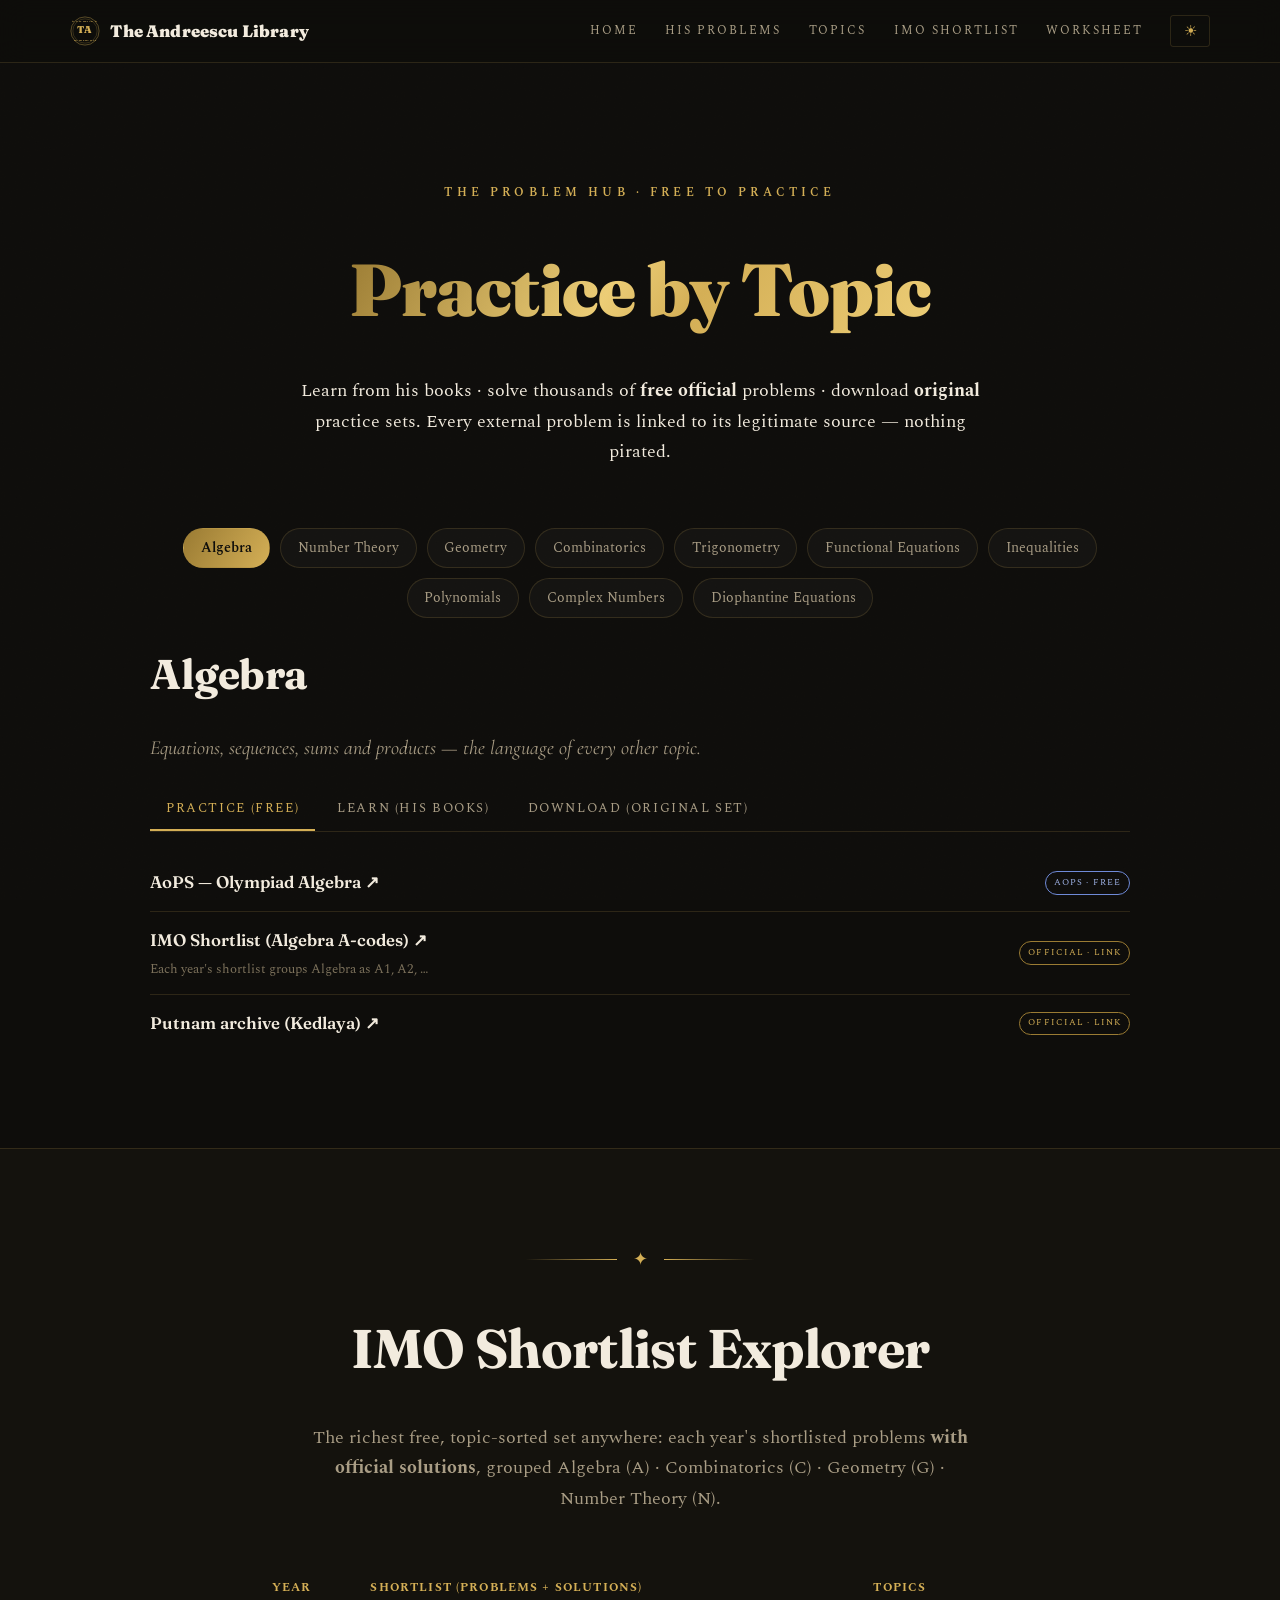
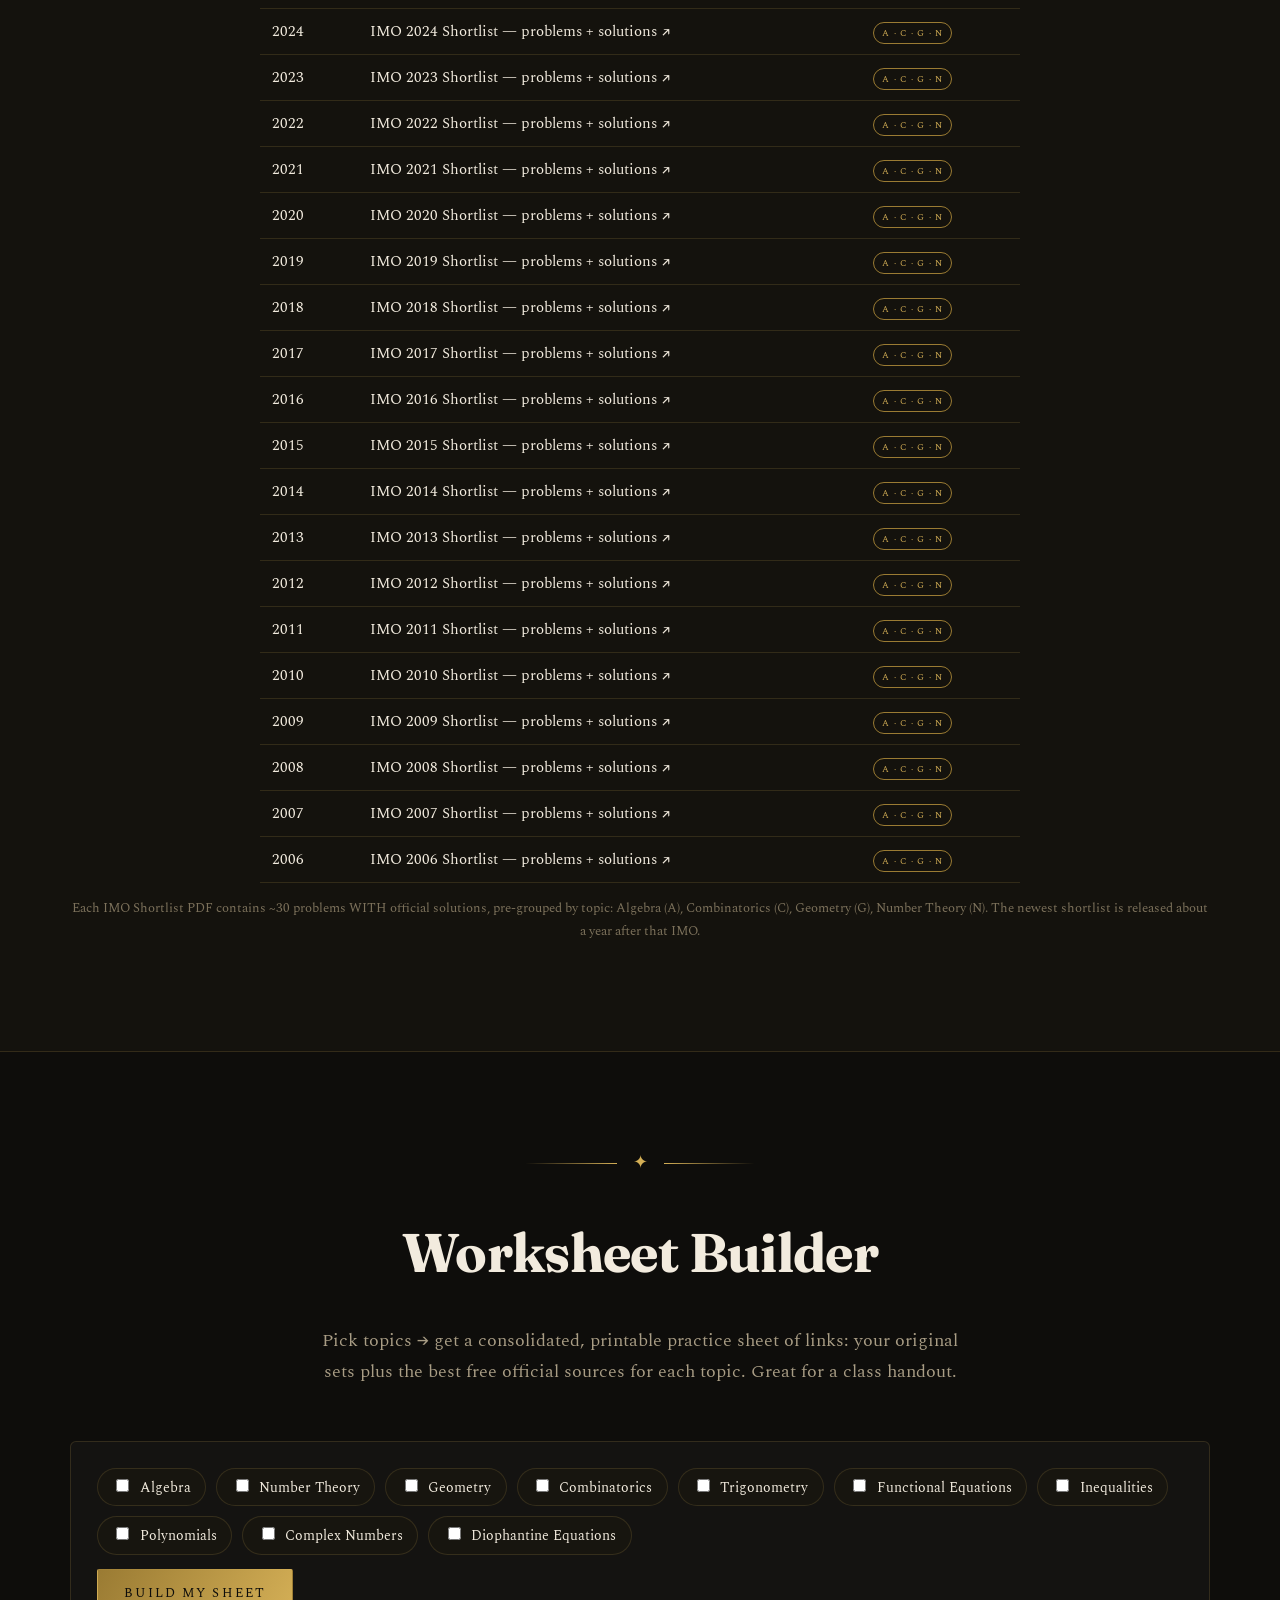
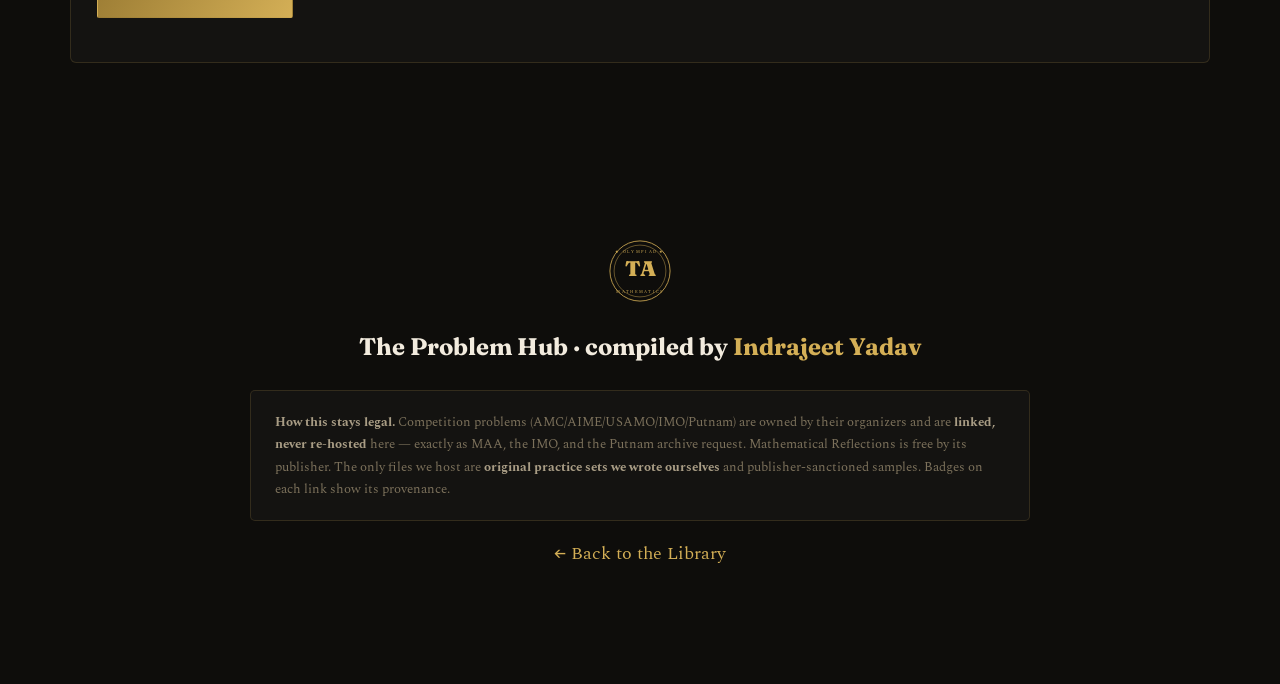
==== practice.html @ e27f23a6 "v2 — The Problem Hub: practice by topic, free archives, 80 original sets Goes beyond the book direct" ====
<!DOCTYPE html>
<html lang="en" data-theme="dark">
<head>
<meta charset="UTF-8" />
<meta name="viewport" content="width=device-width, initial-scale=1.0" />
<title>The Problem Hub — Practice by Topic | The Andreescu Library</title>
<meta name="description" content="Practice olympiad mathematics by topic: learn from Titu Andreescu's books, solve thousands of free official problems (AMC, AIME, USAMO, IMO Shortlist, Putnam, Mathematical Reflections), and download original practice sets. Plus an IMO Shortlist explorer and a worksheet builder." />
<meta property="og:title" content="The Problem Hub — Practice by Topic" />
<meta property="og:description" content="Learn, solve free official problems, and download original practice sets — organized by topic." />
<meta property="og:image" content="https://yosoyun.github.io/andreescu-library/assets/og.png" />
<meta name="theme-color" content="#0e0d0b" />
<link rel="icon" href="data:image/svg+xml,%3Csvg%20xmlns='http://www.w3.org/2000/svg'%20viewBox='0%200%20100%20100'%3E%3Crect%20width='100'%20height='100'%20fill='%230e0d0b'/%3E%3Ccircle%20cx='50'%20cy='50'%20r='42'%20fill='none'%20stroke='%23d4af56'%20stroke-width='4'/%3E%3Ctext%20x='50'%20y='67'%20font-family='Georgia'%20font-weight='bold'%20font-size='46'%20fill='%23d4af56'%20text-anchor='middle'%3ETA%3C/text%3E%3C/svg%3E" />
<link rel="preconnect" href="https://fonts.googleapis.com" />
<link rel="preconnect" href="https://fonts.gstatic.com" crossorigin />
<link href="https://fonts.googleapis.com/css2?family=Fraunces:ital,opsz,wght@0,9..144,400;0,9..144,600;0,9..144,700;0,9..144,900;1,9..144,500;1,9..144,600&family=Cormorant+Garamond:ital,wght@0,500;0,600;1,500&family=Spectral:ital,wght@0,300;0,400;0,500;0,600;1,400&display=swap" rel="stylesheet" />
<link rel="stylesheet" href="assets/style.css" />
</head>
<body>
<span id="top"></span>
<div id="progress"></div>
<svg width="0" height="0" style="position:absolute"><defs>
  <symbol id="seal" viewBox="0 0 100 100">
    <circle cx="50" cy="50" r="47" fill="none" stroke="currentColor" stroke-width="1.3"/>
    <circle cx="50" cy="50" r="40.5" fill="none" stroke="currentColor" stroke-width=".7"/>
    <text x="50" y="58" text-anchor="middle" font-family="Fraunces,serif" font-weight="900" font-size="33" fill="currentColor">TA</text>
    <text x="50" y="21.5" text-anchor="middle" font-family="Spectral,serif" font-size="6" letter-spacing="2" fill="currentColor">★ OLYMPIAD ★</text>
    <text x="50" y="84.5" text-anchor="middle" font-family="Spectral,serif" font-size="6" letter-spacing="2" fill="currentColor">MATHEMATICS</text>
  </symbol>
</defs></svg>

<nav class="nav"><div class="wrap row">
  <div class="brand"><a href="index.html" style="text-decoration:none;display:flex;align-items:center;gap:.65rem;color:inherit"><svg class="bz"><use href="#seal"/></svg> The Andreescu Library</a></div>
  <div class="links">
    <a href="index.html">Home</a><a href="index.html#problems">His Problems</a><a href="#hub">Topics</a><a href="#shortlist">IMO Shortlist</a><a href="#builder">Worksheet</a>
    <span class="tgwrap"><button class="tg" id="tg" title="Toggle theme">☀</button></span>
  </div>
</div></nav>

<header class="hub-hero"><div class="wrap">
  <p class="eyebrow reveal in">The Problem Hub · Free to practice</p>
  <h1 class="reveal in" style="font-family:Fraunces;font-weight:900;font-size:clamp(2.4rem,7vw,4.6rem);line-height:1.02"><span class="gold-text">Practice by Topic</span></h1>
  <p class="lede reveal in" style="margin:1rem auto 0;max-width:680px;text-align:center">Learn from his books · solve thousands of <b>free official</b> problems · download <b>original</b> practice sets. Every external problem is linked to its legitimate source — nothing pirated.</p>
</div></header>

<section id="hub" style="padding-top:30px"><div class="wrap">
  <div class="topicbar" id="topicbar"></div>
  <div class="topicpanel" id="topicpanel"></div>
</div></section>

<section id="shortlist" class="band"><div class="wrap">
  <div class="sec-head reveal"><div class="dash"><span>✦</span></div><h2>IMO Shortlist Explorer</h2><p>The richest free, topic-sorted set anywhere: each year's shortlisted problems <b>with official solutions</b>, grouped Algebra (A) · Combinatorics (C) · Geometry (G) · Number Theory (N).</p></div>
  <div style="max-width:760px;margin:0 auto;overflow:auto">
    <table class="sltable"><thead><tr><th>Year</th><th>Shortlist (problems + solutions)</th><th>Topics</th></tr></thead><tbody id="sltbody"></tbody></table>
  </div>
  <p id="slnote" style="text-align:center;color:var(--ink-dim);font-size:.82rem;margin-top:14px"></p>
</div></section>

<section id="builder"><div class="wrap">
  <div class="sec-head reveal"><div class="dash"><span>✦</span></div><h2>Worksheet Builder</h2><p>Pick topics → get a consolidated, printable practice sheet of links: your original sets plus the best free official sources for each topic. Great for a class handout.</p></div>
  <div class="builder reveal">
    <div class="row" id="builder-picks"></div>
    <div class="row">
      <button class="btn solid" id="build-btn">Build my sheet</button>
      <button class="btn" id="print-btn" style="display:none">Print / Save as PDF</button>
    </div>
    <div class="out" id="builder-out"></div>
  </div>
</div></section>

<div class="wrap colophon" id="colophon">
  <svg class="seal reveal" style="width:64px;height:64px;color:var(--gold);margin:0 auto 14px"><use href="#seal"/></svg>
  <div class="credit reveal" style="font-family:Fraunces;font-weight:700;font-size:1.5rem">The Problem Hub · compiled by <b style="color:var(--gold)">Indrajeet Yadav</b></div>
  <div class="disc reveal" style="max-width:780px;margin:22px auto 0;font-size:.82rem;line-height:1.7;color:var(--ink-dim);text-align:left;background:var(--panel);border:1px solid var(--rule);padding:20px 24px;border-radius:5px">
    <b style="color:var(--ink-soft)">How this stays legal.</b> Competition problems (AMC/AIME/USAMO/IMO/Putnam) are owned by their organizers and are <b style="color:var(--ink-soft)">linked, never re-hosted</b> here — exactly as MAA, the IMO, and the Putnam archive request. Mathematical Reflections is free by its publisher. The only files we host are <b style="color:var(--ink-soft)">original practice sets we wrote ourselves</b> and publisher-sanctioned samples. Badges on each link show its provenance.
  </div>
  <p style="margin-top:18px"><a href="index.html" style="color:var(--gold);text-decoration:none">← Back to the Library</a></p>
</div>

<script>
const $=(s,el=document)=>el.querySelector(s);
const badgeClass=b=>{const t=(b||'').toLowerCase();if(t.includes('aops'))return'aops';if(t.includes('official'))return'official';if(t.includes('our')||t.includes('original'))return'original';return'free';};
let DATA=null, BOOKMAP={};

Promise.all([
  fetch('data/practice.json').then(r=>r.json()),
  fetch('data/books.json').then(r=>r.json())
]).then(([practice,books])=>{
  DATA=practice;
  books.books.forEach(b=>{BOOKMAP[b.id]={title:b.title,subtitle:b.subtitle,links:b.links||{}};});
  initTopics(); initShortlist(); initBuilder(); initReveal();
}).catch(e=>{ $('#topicpanel').innerHTML='<p style="text-align:center;color:var(--oxblood)">Could not load data. If you opened this file directly, run it via a local server (it uses fetch).</p>'; });

/* ---- topics ---- */
function initTopics(){
  const bar=$('#topicbar');
  bar.innerHTML=DATA.topics.map((t,i)=>`<button class="tchip${i===0?' active':''}" data-k="${t.key}">${t.name}</button>`).join('');
  bar.querySelectorAll('.tchip').forEach(c=>c.addEventListener('click',()=>{
    bar.querySelectorAll('.tchip').forEach(x=>x.classList.remove('active'));
    c.classList.add('active'); renderTopic(c.dataset.k);
  }));
  renderTopic(DATA.topics[0].key);
}
function renderTopic(key){
  const t=DATA.topics.find(x=>x.key===key);
  const books=(t.bookIds||[]).map(id=>BOOKMAP[id]).filter(Boolean);
  const learn=books.length?books.map(b=>{
    const L=b.links||{}; const href=L.sample||(L.isbn10?`https://www.amazon.in/dp/${L.isbn10}`:(L.publisher||'#'));
    return `<a href="${href}" target="_blank" rel="noopener">${b.title}${b.subtitle?' — '+b.subtitle:''}</a>`;
  }).join(''):'<p style="color:var(--ink-soft)">Browse the full catalogue on the home page.</p>';
  const practice=(t.free||[]).map(s=>`<div class="srcrow"><div class="sl"><a href="${s.url}" target="_blank" rel="noopener">${s.label} ↗</a>${s.note?`<small>${s.note}</small>`:''}</div><span class="pbadge ${badgeClass(s.badge)}">${s.badge}</span></div>`).join('');
  const dl=t.setReady
    ? `<div class="dlbox"><p style="margin:0 0 14px;color:var(--ink-soft)">An original, free practice set for ${t.name} — problems written for this site (not copied from any book), with full solutions.</p><a class="dl" href="${t.set}" target="_blank" rel="noopener">⬇ Download ${t.name} set (PDF)</a></div>`
    : `<div class="dlbox"><p class="soon">Original ${t.name} practice set — being finalized. Meanwhile, the <b>Practice (free)</b> tab has plenty to work on.</p></div>`;
  $('#topicpanel').innerHTML=`
    <h2>${t.name}</h2>
    <p class="tp-blurb">${t.blurb}</p>
    <div class="tabs">
      <button class="tab active" data-p="practice">Practice (free)</button>
      <button class="tab" data-p="learn">Learn (his books)</button>
      <button class="tab" data-p="download">Download (original set)</button>
    </div>
    <div class="tabpanel active" data-panel="practice">${practice}</div>
    <div class="tabpanel" data-panel="learn"><div class="bookmini">${learn}</div></div>
    <div class="tabpanel" data-panel="download">${dl}</div>`;
  $('#topicpanel').querySelectorAll('.tab').forEach(tab=>tab.addEventListener('click',()=>{
    $('#topicpanel').querySelectorAll('.tab').forEach(x=>x.classList.remove('active'));
    $('#topicpanel').querySelectorAll('.tabpanel').forEach(x=>x.classList.remove('active'));
    tab.classList.add('active');
    $(`#topicpanel .tabpanel[data-panel="${tab.dataset.p}"]`).classList.add('active');
  }));
}

/* ---- shortlist ---- */
function initShortlist(){
  const sl=DATA.shortlist; const rows=[...sl.years].reverse().map(y=>{
    const url=sl.pattern.replace('{Y}',y);
    return `<tr><td>${y}</td><td><a href="${url}" target="_blank" rel="noopener">IMO ${y} Shortlist — problems + solutions ↗</a></td><td><span class="pbadge official">A · C · G · N</span></td></tr>`;
  }).join('');
  $('#sltbody').innerHTML=rows; $('#slnote').textContent=sl.note;
}

/* ---- worksheet builder ---- */
function initBuilder(){
  $('#builder-picks').innerHTML=DATA.topics.map(t=>`<label class="pick"><input type="checkbox" value="${t.key}"> ${t.name}</label>`).join('');
  $('#builder-picks').querySelectorAll('label.pick').forEach(l=>{l.querySelector('input').addEventListener('change',e=>l.classList.toggle('on',e.target.checked));});
  $('#build-btn').addEventListener('click',()=>{
    const picked=[...$('#builder-picks').querySelectorAll('input:checked')].map(i=>i.value);
    if(!picked.length){$('#builder-out').innerHTML='<p style="color:var(--oxblood)">Pick at least one topic.</p>';return;}
    let html='<div style="background:var(--panel-solid);border:1px solid var(--rule);border-radius:6px;padding:24px"><h3 style="font-family:Fraunces;margin:0 0 .3rem">Practice Worksheet</h3><p style="color:var(--ink-dim);font-size:.82rem;margin:0 0 1rem">Compiled from The Andreescu Library · Problem Hub — links open the legitimate free source.</p>';
    picked.forEach(k=>{const t=DATA.topics.find(x=>x.key===k);
      html+=`<div style="margin:16px 0"><h4 style="font-family:Fraunces;color:var(--gold);margin:0 0 .4rem">${t.name}</h4><ul style="margin:.2rem 0;padding-left:1.1rem;line-height:1.9">`;
      if(t.setReady) html+=`<li><a href="${t.set}" target="_blank" rel="noopener">Original ${t.name} practice set (PDF)</a> <span class="pbadge original">our original</span></li>`;
      (t.free||[]).forEach(s=>{html+=`<li><a href="${s.url}" target="_blank" rel="noopener">${s.label}</a> <span class="pbadge ${badgeClass(s.badge)}">${s.badge}</span></li>`;});
      html+='</ul></div>';
    });
    html+='</div>';
    $('#builder-out').innerHTML=html; $('#print-btn').style.display='inline-flex';
  });
  $('#print-btn').addEventListener('click',()=>window.print());
}

/* ---- chrome ---- */
function initReveal(){const io=new IntersectionObserver(es=>es.forEach(e=>{if(e.isIntersecting){e.target.classList.add('in');io.unobserve(e.target);}}),{threshold:.1});document.querySelectorAll('.reveal').forEach(el=>io.observe(el));}
const prog=$('#progress');addEventListener('scroll',()=>{const h=document.documentElement;prog.style.width=(h.scrollTop/(h.scrollHeight-h.clientHeight)*100)+'%';},{passive:true});
const tg=$('#tg'),root=document.documentElement,saved=localStorage.getItem('al-theme2');
if(saved)root.setAttribute('data-theme',saved);tg.textContent=root.getAttribute('data-theme')==='light'?'☾':'☀';
tg.addEventListener('click',()=>{const l=root.getAttribute('data-theme')==='light';root.setAttribute('data-theme',l?'dark':'light');tg.textContent=l?'☀':'☾';localStorage.setItem('al-theme2',l?'dark':'light');});
</script>
</body>
</html>
---- assets/style.css ----
:root{
    --bg:#0e0d0b; --bg2:#14120d; --panel:rgba(255,255,255,.026); --panel-solid:#17150f;
    --ink:#f2ebde; --ink-soft:#a99d85; --ink-dim:#7c715b;
    --gold:#d4af56; --gold-bright:#eccd76; --gold-deep:#9a7b33;
    --oxblood:#c75a4f; --oxblood-deep:#a23d36;
    --rule:rgba(212,175,86,.16); --rule-soft:rgba(255,255,255,.07);
    --glow:rgba(212,175,86,.16); --shadow:rgba(0,0,0,.5);
    --tag:rgba(212,175,86,.1); --tag-ink:#d8be7e;
    --maxw:1200px;
  }
  html[data-theme="light"]{
    --bg:#f5efe3; --bg2:#ece3d1; --panel:rgba(124,36,38,.025); --panel-solid:#fffaf0;
    --ink:#231d16; --ink-soft:#5e5546; --ink-dim:#8a7c62;
    --gold:#9a7b33; --gold-bright:#b8932f; --gold-deep:#7d6020;
    --oxblood:#7c2426; --oxblood-deep:#601a1c;
    --rule:rgba(124,36,38,.14); --rule-soft:rgba(0,0,0,.08);
    --glow:rgba(154,123,51,.14); --shadow:rgba(80,60,20,.16);
    --tag:rgba(124,36,38,.07); --tag-ink:#7d5a30;
  }
  *{box-sizing:border-box;}
  html{scroll-behavior:smooth;}
  body{
    margin:0; background:var(--bg); color:var(--ink);
    font-family:"Spectral",Georgia,serif; font-weight:400; font-size:18px; line-height:1.7;
    -webkit-font-smoothing:antialiased; overflow-x:hidden;
    transition:background .6s ease,color .6s ease;
  }
  body::before{
    content:""; position:fixed; inset:0; z-index:1; pointer-events:none; opacity:.4;
    background-image:url("data:image/svg+xml,%3Csvg xmlns='http://www.w3.org/2000/svg' width='200' height='200'%3E%3Cfilter id='n'%3E%3CfeTurbulence type='fractalNoise' baseFrequency='0.85' numOctaves='2' stitchTiles='stitch'/%3E%3CfeColorMatrix type='saturate' values='0'/%3E%3C/filter%3E%3Crect width='100%25' height='100%25' filter='url(%23n)' opacity='0.5'/%3E%3C/svg%3E");
    mix-blend-mode:overlay;
  }
  .wrap{max-width:var(--maxw); margin:0 auto; padding:0 30px; position:relative; z-index:3;}
  a{color:inherit;}
  ::selection{background:var(--gold); color:#0e0d0b;}
  ::-webkit-scrollbar{width:11px;}
  ::-webkit-scrollbar-track{background:var(--bg2);}
  ::-webkit-scrollbar-thumb{background:var(--gold-deep); border-radius:6px; border:3px solid var(--bg2);}

  h1,h2,h3,.display{font-family:"Fraunces",Georgia,serif; font-optical-sizing:auto; font-weight:700; line-height:1.05; letter-spacing:-.012em;}
  .eyebrow{font-family:"Spectral"; text-transform:uppercase; letter-spacing:.36em; font-size:.72rem; font-weight:600; color:var(--gold); margin:0 0 1rem;}
  .script{font-family:"Cormorant Garamond"; font-style:italic; font-weight:500;}
  .gold-text{background:linear-gradient(120deg,var(--gold-deep),var(--gold-bright) 45%,var(--gold) 60%,var(--gold-bright)); -webkit-background-clip:text; background-clip:text; -webkit-text-fill-color:transparent;}

  #progress{position:fixed; top:0; left:0; height:3px; width:0; z-index:200;
    background:linear-gradient(90deg,var(--gold-deep),var(--gold-bright)); box-shadow:0 0 10px var(--glow); transition:width .1s linear;}

  .nav{position:sticky; top:0; z-index:100; backdrop-filter:blur(14px) saturate(140%);
    background:color-mix(in srgb,var(--bg) 78%,transparent); border-bottom:1px solid var(--rule);}
  .nav .row{display:flex; align-items:center; justify-content:space-between; height:62px;}
  .brand{display:flex; align-items:center; gap:.65rem; font-family:"Fraunces"; font-weight:900; font-size:1.04rem; letter-spacing:.01em;}
  .brand .bz{width:30px; height:30px; color:var(--gold);}
  .links{display:flex; gap:1.7rem; align-items:center;}
  .links a{font-size:.78rem; text-transform:uppercase; letter-spacing:.16em; text-decoration:none; color:var(--ink-soft); position:relative; padding:.2rem 0; transition:color .25s;}
  .links a::after{content:""; position:absolute; left:0; bottom:-2px; width:0; height:1px; background:var(--gold); transition:width .3s;}
  .links a:hover{color:var(--ink);} .links a:hover::after{width:100%;}
  .tg{background:none; border:1px solid var(--rule); color:var(--gold); width:40px; height:32px; border-radius:3px; cursor:pointer; font-size:.95rem; transition:.25s;}
  .tg:hover{border-color:var(--gold); box-shadow:0 0 14px var(--glow);}
  @media(max-width:820px){ .links a:not(.tgwrap){display:none;} }

  .hero{position:relative; min-height:94vh; display:flex; align-items:center; overflow:hidden; padding:70px 0 50px;}
  .aurora{position:absolute; inset:0; z-index:0; pointer-events:none; opacity:.9;}
  .aurora i{position:absolute; border-radius:50%; filter:blur(70px); opacity:.5; animation:float 18s ease-in-out infinite;}
  .aurora i:nth-child(1){width:560px; height:560px; background:radial-gradient(circle,var(--glow),transparent 70%); top:-120px; right:-80px;}
  .aurora i:nth-child(2){width:480px; height:480px; background:radial-gradient(circle,rgba(199,90,79,.14),transparent 70%); bottom:-140px; left:-100px; animation-delay:-6s;}
  .aurora i:nth-child(3){width:380px; height:380px; background:radial-gradient(circle,var(--glow),transparent 70%); top:40%; left:38%; animation-delay:-11s;}
  @keyframes float{0%,100%{transform:translate(0,0) scale(1);}50%{transform:translate(30px,-26px) scale(1.08);}}
  .hero .grid{display:grid; grid-template-columns:1.25fr .9fr; gap:60px; align-items:center; position:relative; z-index:3;}
  @media(max-width:900px){ .hero .grid{grid-template-columns:1fr; gap:42px; text-align:center;} }
  .hero h1{font-size:clamp(3rem,9vw,6.6rem); font-weight:900; margin:.4rem 0;}
  .hero h1 .l1{display:block; font-family:"Cormorant Garamond"; font-style:italic; font-weight:500; font-size:.32em; letter-spacing:.02em; color:var(--ink-soft); margin-bottom:.1em;}
  .hero .lede{font-size:clamp(1.05rem,2.4vw,1.4rem); color:var(--ink-soft); font-style:italic; font-family:"Cormorant Garamond"; max-width:540px; margin:1.1rem 0 0;}
  @media(max-width:900px){ .hero .lede{margin-inline:auto;} }
  .hero .cta{display:flex; gap:14px; margin-top:34px; flex-wrap:wrap;}
  @media(max-width:900px){ .hero .cta{justify-content:center;} }
  .btn{font-family:"Spectral"; font-size:.82rem; text-transform:uppercase; letter-spacing:.16em; text-decoration:none; padding:.85rem 1.6rem; border:1px solid var(--gold); color:var(--gold); transition:.28s; display:inline-flex; align-items:center; gap:.5rem; border-radius:2px;}
  .btn:hover{background:var(--gold); color:#0e0d0b; box-shadow:0 0 24px var(--glow); transform:translateY(-2px);}
  .btn.solid{background:linear-gradient(120deg,var(--gold-deep),var(--gold)); color:#0e0d0b; border-color:transparent;}
  .btn.solid:hover{filter:brightness(1.12);}
  .hero .quick{display:flex; gap:26px; margin-top:30px; flex-wrap:wrap;}
  @media(max-width:900px){ .hero .quick{justify-content:center;} }
  .hero .quick div{font-size:.74rem; text-transform:uppercase; letter-spacing:.14em; color:var(--ink-dim);}
  .hero .quick b{display:block; font-family:"Fraunces"; font-weight:900; font-size:1.9rem; letter-spacing:0; color:var(--gold); -webkit-text-fill-color:initial;}

  .portrait{position:relative; justify-self:center; width:min(360px,80vw); aspect-ratio:1; display:grid; place-items:center;}
  .portrait .ring{position:absolute; inset:0; animation:spin 60s linear infinite;}
  @keyframes spin{to{transform:rotate(360deg);}}
  .portrait .frame{position:absolute; inset:7%; border-radius:50%; border:1px solid var(--rule); box-shadow:0 0 60px -10px var(--glow), inset 0 0 40px rgba(0,0,0,.4); overflow:hidden; background:radial-gradient(circle at 50% 35%,var(--bg2),var(--bg)); display:grid; place-items:center;}
  .portrait .frame img{width:100%; height:100%; object-fit:cover; filter:grayscale(.15) contrast(1.02);}
  .portrait .medallion{width:64%; color:var(--gold); opacity:.92;}
  .portrait .cap{position:absolute; bottom:-6%; left:50%; transform:translateX(-50%); background:var(--bg); border:1px solid var(--rule); padding:.4rem 1.1rem; font-family:"Cormorant Garamond"; font-style:italic; font-size:1rem; color:var(--ink-soft); white-space:nowrap; box-shadow:0 8px 24px var(--shadow);}

  section{padding:96px 0; position:relative;}
  .sec-head{text-align:center; margin-bottom:54px;}
  .sec-head h2{font-size:clamp(2.1rem,5.2vw,3.4rem);}
  .sec-head .dash{display:flex; align-items:center; gap:1rem; justify-content:center; max-width:230px; margin:0 auto 14px; color:var(--gold);}
  .sec-head .dash::before,.sec-head .dash::after{content:""; height:1px; background:linear-gradient(90deg,transparent,var(--gold)); flex:1;}
  .sec-head .dash::after{background:linear-gradient(90deg,var(--gold),transparent);}
  .sec-head p{max-width:660px; margin:.8rem auto 0; color:var(--ink-soft);}

  .reveal{opacity:0; transform:translateY(34px); transition:opacity .9s cubic-bezier(.2,.7,.2,1),transform .9s cubic-bezier(.2,.7,.2,1);}
  .reveal.in{opacity:1; transform:none;}

  .bio{display:grid; grid-template-columns:1fr 1.4fr; gap:54px; align-items:start;}
  @media(max-width:880px){ .bio{grid-template-columns:1fr; gap:34px;} }
  .bio .lead p:first-of-type::first-letter{font-family:"Fraunces"; font-weight:900; float:left; font-size:4.4rem; line-height:.76; padding:.05em .12em 0 0; color:var(--gold); -webkit-text-fill-color:initial;}
  .bio .lead p{margin:0 0 1.15rem; color:var(--ink-soft); font-size:1.08rem;}
  .bio .lead p strong{color:var(--ink); font-weight:600;}
  .bio .photo-col{position:sticky; top:90px;}
  .bio .photo-card{background:var(--panel); border:1px solid var(--rule); padding:14px; border-radius:4px; box-shadow:0 20px 50px -28px var(--shadow);}
  .bio .photo-card .ph{aspect-ratio:4/5; border-radius:3px; overflow:hidden; background:radial-gradient(circle at 50% 30%,var(--bg2),var(--bg)); display:grid; place-items:center;}
  .bio .photo-card .ph img{width:100%; height:100%; object-fit:cover;}
  .bio .photo-card .ph svg{width:55%; color:var(--gold); opacity:.85;}
  .bio .photo-card figcaption{font-family:"Cormorant Garamond"; font-style:italic; color:var(--ink-soft); font-size:.96rem; padding:.7rem .3rem .2rem; text-align:center;}
  .bio .photo-card .attrib{font-size:.66rem; color:var(--ink-dim); text-align:center; padding:0 .3rem .2rem;}
  .bio .photo-card .attrib a{color:var(--gold-deep);}
  .factbar{display:flex; flex-wrap:wrap; gap:8px; margin-top:14px;}
  .factbar span{font-size:.72rem; letter-spacing:.06em; text-transform:uppercase; background:var(--tag); color:var(--tag-ink); padding:.34rem .6rem; border-radius:2px; border:1px solid var(--rule);}

  .band{border-top:1px solid var(--rule); border-bottom:1px solid var(--rule); background:var(--bg2);}
  .stats{display:grid; grid-template-columns:repeat(5,1fr);}
  @media(max-width:760px){ .stats{grid-template-columns:repeat(2,1fr);} .stats .st:nth-child(5){grid-column:1/3;} }
  .st{padding:38px 14px; text-align:center; border-right:1px solid var(--rule);}
  .st:last-child{border-right:none;}
  .st .n{font-family:"Fraunces"; font-weight:900; font-size:2.9rem; line-height:1; color:var(--gold); font-variant-numeric:tabular-nums;}
  .st .lab{font-size:.7rem; text-transform:uppercase; letter-spacing:.18em; color:var(--ink-soft); margin-top:.6rem;}

  .timeline{max-width:780px; margin:0 auto; position:relative; padding-left:30px;}
  .timeline::before{content:""; position:absolute; left:7px; top:8px; bottom:8px; width:2px; background:linear-gradient(var(--gold),transparent);}
  .tl{position:relative; padding:0 0 34px 34px;}
  .tl::before{content:""; position:absolute; left:-1px; top:7px; width:16px; height:16px; border-radius:50%; background:var(--bg); border:2px solid var(--gold); box-shadow:0 0 0 4px color-mix(in srgb,var(--gold) 14%,transparent);}
  .tl .yr{font-family:"Fraunces"; font-weight:700; color:var(--gold); font-size:1.18rem;}
  .tl .ev{color:var(--ink-soft);} .tl .ev b{color:var(--ink); font-weight:600;}

  .legacy{display:grid; grid-template-columns:repeat(auto-fit,minmax(250px,1fr)); gap:22px;}
  .lc{background:var(--panel); border:1px solid var(--rule); border-radius:4px; padding:30px 26px; position:relative; overflow:hidden; transition:transform .35s,box-shadow .35s,border-color .35s;}
  .lc::before{content:""; position:absolute; left:0; top:0; right:0; height:2px; background:linear-gradient(90deg,var(--gold-deep),var(--gold),transparent);}
  .lc:hover{transform:translateY(-6px); border-color:var(--rule); box-shadow:0 26px 50px -28px var(--shadow),0 0 40px -20px var(--glow);}
  .lc .ic{color:var(--gold); margin-bottom:14px;}
  .lc h3{font-size:1.32rem; margin:0 0 .5rem;}
  .lc p{margin:0; font-size:.97rem; color:var(--ink-soft);}
  .lc .yr{font-size:.68rem; letter-spacing:.2em; text-transform:uppercase; color:var(--gold-deep); font-weight:600; display:block; margin-bottom:.5rem;}

  .toolbar{display:flex; flex-wrap:wrap; gap:14px; align-items:center; justify-content:center; margin-bottom:14px;}
  .search{flex:1 1 320px; max-width:440px; display:flex; align-items:center; gap:.6rem; background:var(--panel); border:1px solid var(--rule); padding:.6rem 1rem; border-radius:3px; transition:border-color .25s,box-shadow .25s;}
  .search:focus-within{border-color:var(--gold); box-shadow:0 0 18px var(--glow);}
  .search input{border:none; background:none; outline:none; font-family:"Spectral"; font-size:1rem; color:var(--ink); width:100%;}
  .search svg{color:var(--ink-soft); flex:none;}
  .filters{display:flex; gap:10px; flex-wrap:wrap; justify-content:center;}
  .filters select{font-family:"Spectral"; font-size:.88rem; padding:.55rem .8rem; background:var(--panel-solid); color:var(--ink); border:1px solid var(--rule); border-radius:3px; cursor:pointer;}
  .countline{text-align:center; font-size:.78rem; letter-spacing:.16em; text-transform:uppercase; color:var(--ink-dim); margin-bottom:30px;}
  .countline b{color:var(--gold);}

  .grid-books{display:grid; grid-template-columns:repeat(auto-fill,minmax(340px,1fr)); gap:24px;}
  .card{background:var(--panel); border:1px solid var(--rule); border-radius:5px; padding:26px 26px 20px 30px; position:relative; display:flex; flex-direction:column; overflow:hidden; transition:transform .3s,box-shadow .3s,border-color .3s;}
  .card::before{content:""; position:absolute; left:0; top:0; bottom:0; width:5px; background:var(--spine,var(--gold)); box-shadow:0 0 18px -2px var(--spine,var(--gold));}
  .card::after{content:""; position:absolute; inset:0; background:radial-gradient(120% 80% at 0% 0%,var(--glow),transparent 55%); opacity:0; transition:opacity .35s; pointer-events:none;}
  .card:hover{transform:translateY(-6px); border-color:var(--rule); box-shadow:0 30px 56px -30px var(--shadow);}
  .card:hover::after{opacity:.5;}
  .card .top{display:flex; justify-content:space-between; align-items:baseline; gap:12px; margin-bottom:.3rem;}
  .card h3{font-size:1.32rem; line-height:1.12; margin:0;}
  .card .yr{font-family:"Fraunces"; font-weight:700; color:var(--gold); font-size:.94rem; flex:none; font-variant-numeric:tabular-nums;}
  .card .subt{font-family:"Cormorant Garamond"; font-style:italic; color:var(--ink-soft); font-size:1.02rem; margin:.2rem 0 0;}
  .card .auth{font-size:.85rem; margin:.7rem 0 .2rem; color:var(--ink-soft);}
  .card .auth b{color:var(--ink); font-weight:600;}
  .card .blurb{font-size:.94rem; color:var(--ink-soft); margin:.6rem 0 .9rem; flex:1;}
  .tags{display:flex; flex-wrap:wrap; gap:6px; margin-bottom:.5rem;}
  .tag{font-size:.66rem; letter-spacing:.08em; text-transform:uppercase; background:var(--tag); color:var(--tag-ink); padding:.24rem .55rem; border-radius:2px; border:1px solid var(--rule);}
  .tag.lvl{border-color:var(--gold); color:var(--gold); background:transparent;}
  .access{display:flex; flex-wrap:wrap; gap:7px; margin-top:auto; padding-top:13px; border-top:1px solid var(--rule);}
  .access a{font-size:.73rem; letter-spacing:.03em; text-decoration:none; padding:.4rem .64rem; border:1px solid var(--rule); color:var(--ink-soft); border-radius:2px; transition:.2s; white-space:nowrap; display:inline-flex; align-items:center; gap:.35rem;}
  .access a:hover{color:var(--ink); border-color:var(--gold); box-shadow:0 0 14px var(--glow);}
  .access a.buy{border-color:var(--gold); color:var(--gold);}
  .access a.buy:hover{background:var(--gold); color:#0e0d0b;}
  .access a.free{border-color:var(--oxblood); color:var(--oxblood); font-weight:600;}
  .access a.free:hover{background:var(--oxblood); color:#fff;}

  .res{display:grid; grid-template-columns:repeat(auto-fit,minmax(290px,1fr)); gap:22px;}
  .rc{background:var(--panel); border:1px solid var(--rule); border-radius:5px; padding:30px 28px; display:flex; flex-direction:column; transition:transform .3s,box-shadow .3s;}
  .rc:hover{transform:translateY(-5px); box-shadow:0 26px 50px -30px var(--shadow);}
  .rc.flag{border:1px solid var(--gold); background:linear-gradient(160deg,color-mix(in srgb,var(--gold) 9%,transparent),transparent);}
  .rc .badge{font-size:.64rem; text-transform:uppercase; letter-spacing:.2em; color:var(--gold); font-weight:600; margin-bottom:.6rem;}
  .rc h3{font-size:1.34rem; margin:0 0 .5rem;}
  .rc p{margin:0 0 1.2rem; font-size:.95rem; color:var(--ink-soft); flex:1;}
  .rc a.go{align-self:flex-start; text-decoration:none; font-size:.78rem; text-transform:uppercase; letter-spacing:.14em; color:var(--gold); border-bottom:1px solid var(--gold); padding-bottom:3px; transition:.25s;}
  .rc a.go:hover{color:var(--ink); border-color:var(--ink);}

  .collab{display:flex; flex-wrap:wrap; gap:12px; justify-content:center; max-width:940px; margin:0 auto;}
  .chip{background:var(--panel); border:1px solid var(--rule); padding:.55rem .95rem; font-size:.94rem; display:flex; align-items:center; gap:.55rem; border-radius:40px; transition:.25s;}
  .chip:hover{border-color:var(--gold); box-shadow:0 0 14px var(--glow);}
  .chip .ct{font-family:"Fraunces"; font-weight:700; color:var(--gold); font-size:.82rem; background:var(--tag); border-radius:50%; width:1.55rem; height:1.55rem; display:grid; place-items:center; font-variant-numeric:tabular-nums;}

  .mission{background:var(--bg2); border-top:1px solid var(--rule); border-bottom:1px solid var(--rule);}
  .g2{display:grid; grid-template-columns:1fr 1fr; gap:48px;}
  @media(max-width:820px){ .g2{grid-template-columns:1fr; gap:30px;} }
  .mission h3{font-size:1.5rem; margin:0 0 .7rem; color:var(--gold);}
  .mission ul{margin:0; padding-left:1.1rem;} .mission li{margin:.55rem 0; color:var(--ink-soft);} .mission li b{color:var(--ink);}
  .pull{font-family:"Cormorant Garamond"; font-style:italic; font-size:1.7rem; line-height:1.45; color:var(--ink); border-left:2px solid var(--gold); padding-left:1.3rem; margin:46px 0 0; max-width:780px;}

  .colophon{padding:80px 0 96px; text-align:center;}
  .colophon .seal{width:74px; height:74px; color:var(--gold); margin:0 auto 18px;}
  .colophon .credit{font-family:"Fraunces"; font-weight:700; font-size:1.9rem;}
  .colophon .credit b{color:var(--gold); -webkit-text-fill-color:initial;}
  .colophon .sub{color:var(--ink-soft); font-family:"Cormorant Garamond"; font-style:italic; font-size:1.1rem; margin-top:.4rem;}
  .colophon .disc{max-width:780px; margin:30px auto 0; font-size:.82rem; line-height:1.75; color:var(--ink-dim); text-align:left; background:var(--panel); border:1px solid var(--rule); padding:22px 26px; border-radius:5px;}
  .colophon .disc b{color:var(--ink-soft);}
  .colophon .src{font-size:.75rem; color:var(--ink-dim); margin-top:18px;}
  .colophon .src a{color:var(--gold-deep);}
  .empty{grid-column:1/-1; text-align:center; padding:54px; color:var(--ink-soft); font-style:italic;}
  .topbtn{position:fixed; right:22px; bottom:22px; z-index:90; width:46px; height:46px; border-radius:50%; background:var(--panel-solid); border:1px solid var(--gold); color:var(--gold); cursor:pointer; opacity:0; transform:translateY(12px); transition:.3s; display:grid; place-items:center;}
  .topbtn.show{opacity:1; transform:none;}
  .honors{max-width:760px;margin:0 auto;display:flex;flex-direction:column;}
  .hn{display:flex;gap:20px;padding:17px 0;border-bottom:1px solid var(--rule);align-items:baseline;}
  .hn:last-child{border-bottom:none;}
  .hn .hy{font-family:"Fraunces";font-weight:700;color:var(--gold);min-width:62px;font-variant-numeric:tabular-nums;}
  .hn .ht{color:var(--ink-soft);} .hn .ht b{color:var(--ink);font-weight:600;}
  @media print{ .nav,.aurora,.topbtn,.access,.toolbar,.tg,#progress{display:none !important;} body{background:#fff;color:#111;} body::before{display:none;} .card,.lc,.rc{break-inside:avoid;} a{color:#111;} html{--ink:#111;--ink-soft:#333;} }
  @media (prefers-reduced-motion: reduce){ *{animation:none !important; transition:none !important;} .reveal{opacity:1; transform:none;} }

/* ============ added for v2: hero tagline, sample button, badges, practice hub ============ */
.hero .lede{font-size:clamp(1.05rem,2.4vw,1.4rem); color:var(--ink-soft); font-style:italic; font-family:"Cormorant Garamond"; max-width:560px; margin:1.1rem 0 0;}
@media(max-width:900px){ .hero .lede{margin-inline:auto;} }

.access a.sample{border-color:var(--gold-deep); color:var(--gold-bright);}
.access a.sample:hover{background:var(--gold-deep); color:#0e0d0b;}

/* provenance badges */
.pbadge{font-size:.58rem;text-transform:uppercase;letter-spacing:.12em;padding:.18rem .5rem;border-radius:40px;border:1px solid var(--rule);color:var(--ink-dim);white-space:nowrap;font-family:"Spectral";}
.pbadge.official{border-color:var(--gold-deep);color:var(--gold);}
.pbadge.free{border-color:#5aa17e;color:#7ec7a3;}
.pbadge.aops{border-color:#6f8ad8;color:#9fb2e6;}
.pbadge.original{border-color:var(--oxblood);color:var(--oxblood);}

/* his problems */
.problems{display:grid;grid-template-columns:repeat(auto-fit,minmax(280px,1fr));gap:18px;}
.pcard{background:var(--panel);border:1px solid var(--rule);border-radius:5px;padding:22px 22px;display:flex;flex-direction:column;gap:.5rem;transition:transform .3s,box-shadow .3s;}
.pcard:hover{transform:translateY(-4px);box-shadow:0 22px 44px -28px var(--shadow);}
.pcard .pc-contest{font-family:"Fraunces";font-weight:700;color:var(--gold);font-size:.95rem;}
.pcard .pc-title{font-family:"Fraunces";font-weight:700;font-size:1.18rem;}
.pcard .pc-credit{font-size:.78rem;color:var(--oxblood);font-style:italic;}
.pcard .pc-teaser{font-size:.93rem;color:var(--ink-soft);flex:1;}
.pcard a.pc-go{align-self:flex-start;text-decoration:none;font-size:.74rem;text-transform:uppercase;letter-spacing:.12em;color:var(--gold);border-bottom:1px solid var(--gold);padding-bottom:2px;}

/* record / 1994 */
.perfect{background:linear-gradient(160deg,color-mix(in srgb,var(--gold) 10%,transparent),transparent);border:1px solid var(--gold);border-radius:6px;padding:34px 30px;text-align:center;max-width:920px;margin:0 auto;}
.perfect .big{font-family:"Fraunces";font-weight:900;font-size:clamp(2rem,6vw,3.4rem);color:var(--gold);}
.perfect .blurb{color:var(--ink-soft);max-width:640px;margin:.6rem auto 1.4rem;}
.team{display:flex;flex-wrap:wrap;gap:10px;justify-content:center;}
.team .mem{background:var(--panel-solid);border:1px solid var(--rule);border-radius:40px;padding:.45rem 1rem;font-size:.92rem;}
.team .mem b{color:var(--ink);}
.wherenow{margin-top:18px;font-size:.9rem;color:var(--ink-soft);}
.wherenow b{color:var(--gold);}
.reclinks{display:flex;gap:12px;justify-content:center;flex-wrap:wrap;margin-top:18px;}

/* talks */
.talks{display:grid;grid-template-columns:repeat(auto-fit,minmax(240px,1fr));gap:16px;}
.talk{background:var(--panel);border:1px solid var(--rule);border-radius:5px;padding:18px 20px;text-decoration:none;display:flex;gap:.7rem;align-items:center;transition:.25s;}
.talk:hover{border-color:var(--gold);box-shadow:0 0 16px var(--glow);}
.talk .ti{color:var(--gold);flex:none;}
.talk .tl{font-size:.95rem;}

/* ============ practice hub ============ */
.hub-hero{padding:120px 0 30px;text-align:center;}
.topicbar{display:flex;flex-wrap:wrap;gap:10px;justify-content:center;margin:0 auto 30px;max-width:920px;}
.tchip{background:var(--panel);border:1px solid var(--rule);border-radius:40px;padding:.5rem 1.05rem;font-size:.9rem;cursor:pointer;transition:.2s;color:var(--ink-soft);font-family:"Spectral";}
.tchip:hover{border-color:var(--gold);color:var(--ink);}
.tchip.active{background:linear-gradient(120deg,var(--gold-deep),var(--gold));color:#0e0d0b;border-color:transparent;font-weight:600;}
.topicpanel{max-width:980px;margin:0 auto;}
.topicpanel h2{font-size:clamp(1.8rem,4.5vw,2.6rem);}
.topicpanel .tp-blurb{color:var(--ink-soft);font-style:italic;font-family:"Cormorant Garamond";font-size:1.25rem;margin:.3rem 0 1.4rem;}
.tabs{display:flex;gap:6px;border-bottom:1px solid var(--rule);margin-bottom:22px;flex-wrap:wrap;}
.tab{background:none;border:none;border-bottom:2px solid transparent;color:var(--ink-soft);font-family:"Spectral";font-size:.84rem;text-transform:uppercase;letter-spacing:.12em;padding:.7rem 1rem;cursor:pointer;transition:.2s;}
.tab:hover{color:var(--ink);}
.tab.active{color:var(--gold);border-bottom-color:var(--gold);}
.tabpanel{display:none;animation:fade .4s;}
.tabpanel.active{display:block;}
@keyframes fade{from{opacity:0;transform:translateY(8px);}to{opacity:1;transform:none;}}
.srcrow{display:flex;align-items:center;gap:.8rem;justify-content:space-between;padding:14px 0;border-bottom:1px solid var(--rule);flex-wrap:wrap;}
.srcrow:last-child{border-bottom:none;}
.srcrow .sl{display:flex;flex-direction:column;gap:.2rem;}
.srcrow .sl a{font-family:"Fraunces";font-weight:600;color:var(--ink);text-decoration:none;font-size:1.05rem;}
.srcrow .sl a:hover{color:var(--gold);}
.srcrow .sl small{color:var(--ink-dim);font-size:.82rem;}
.bookmini{display:flex;flex-wrap:wrap;gap:10px;}
.bookmini a{background:var(--panel);border:1px solid var(--rule);border-radius:4px;padding:.55rem .9rem;text-decoration:none;font-size:.9rem;color:var(--ink-soft);transition:.2s;}
.bookmini a:hover{border-color:var(--gold);color:var(--ink);}
.dlbox{text-align:center;padding:30px;border:1px dashed var(--rule);border-radius:6px;background:var(--panel);}
.dlbox .dl{display:inline-flex;align-items:center;gap:.5rem;text-decoration:none;background:linear-gradient(120deg,var(--gold-deep),var(--gold));color:#0e0d0b;font-family:"Spectral";text-transform:uppercase;letter-spacing:.12em;font-size:.82rem;padding:.85rem 1.7rem;border-radius:3px;transition:.25s;}
.dlbox .dl:hover{filter:brightness(1.1);transform:translateY(-2px);}
.dlbox .soon{color:var(--ink-dim);font-style:italic;}
.sltable{width:100%;border-collapse:collapse;font-size:.92rem;}
.sltable th,.sltable td{text-align:left;padding:10px 12px;border-bottom:1px solid var(--rule);}
.sltable th{color:var(--gold);font-family:"Spectral";text-transform:uppercase;letter-spacing:.1em;font-size:.72rem;}
.sltable a{color:var(--ink);text-decoration:none;}.sltable a:hover{color:var(--gold);}
.builder{background:var(--panel);border:1px solid var(--rule);border-radius:6px;padding:26px;}
.builder .row{display:flex;flex-wrap:wrap;gap:10px;align-items:center;margin-bottom:14px;}
.builder label.pick{background:var(--panel-solid);border:1px solid var(--rule);border-radius:40px;padding:.4rem .9rem;cursor:pointer;font-size:.86rem;user-select:none;}
.builder label.pick input{margin-right:.4rem;}
.builder label.pick.on{border-color:var(--gold);color:var(--gold);}
.builder .out{margin-top:18px;}
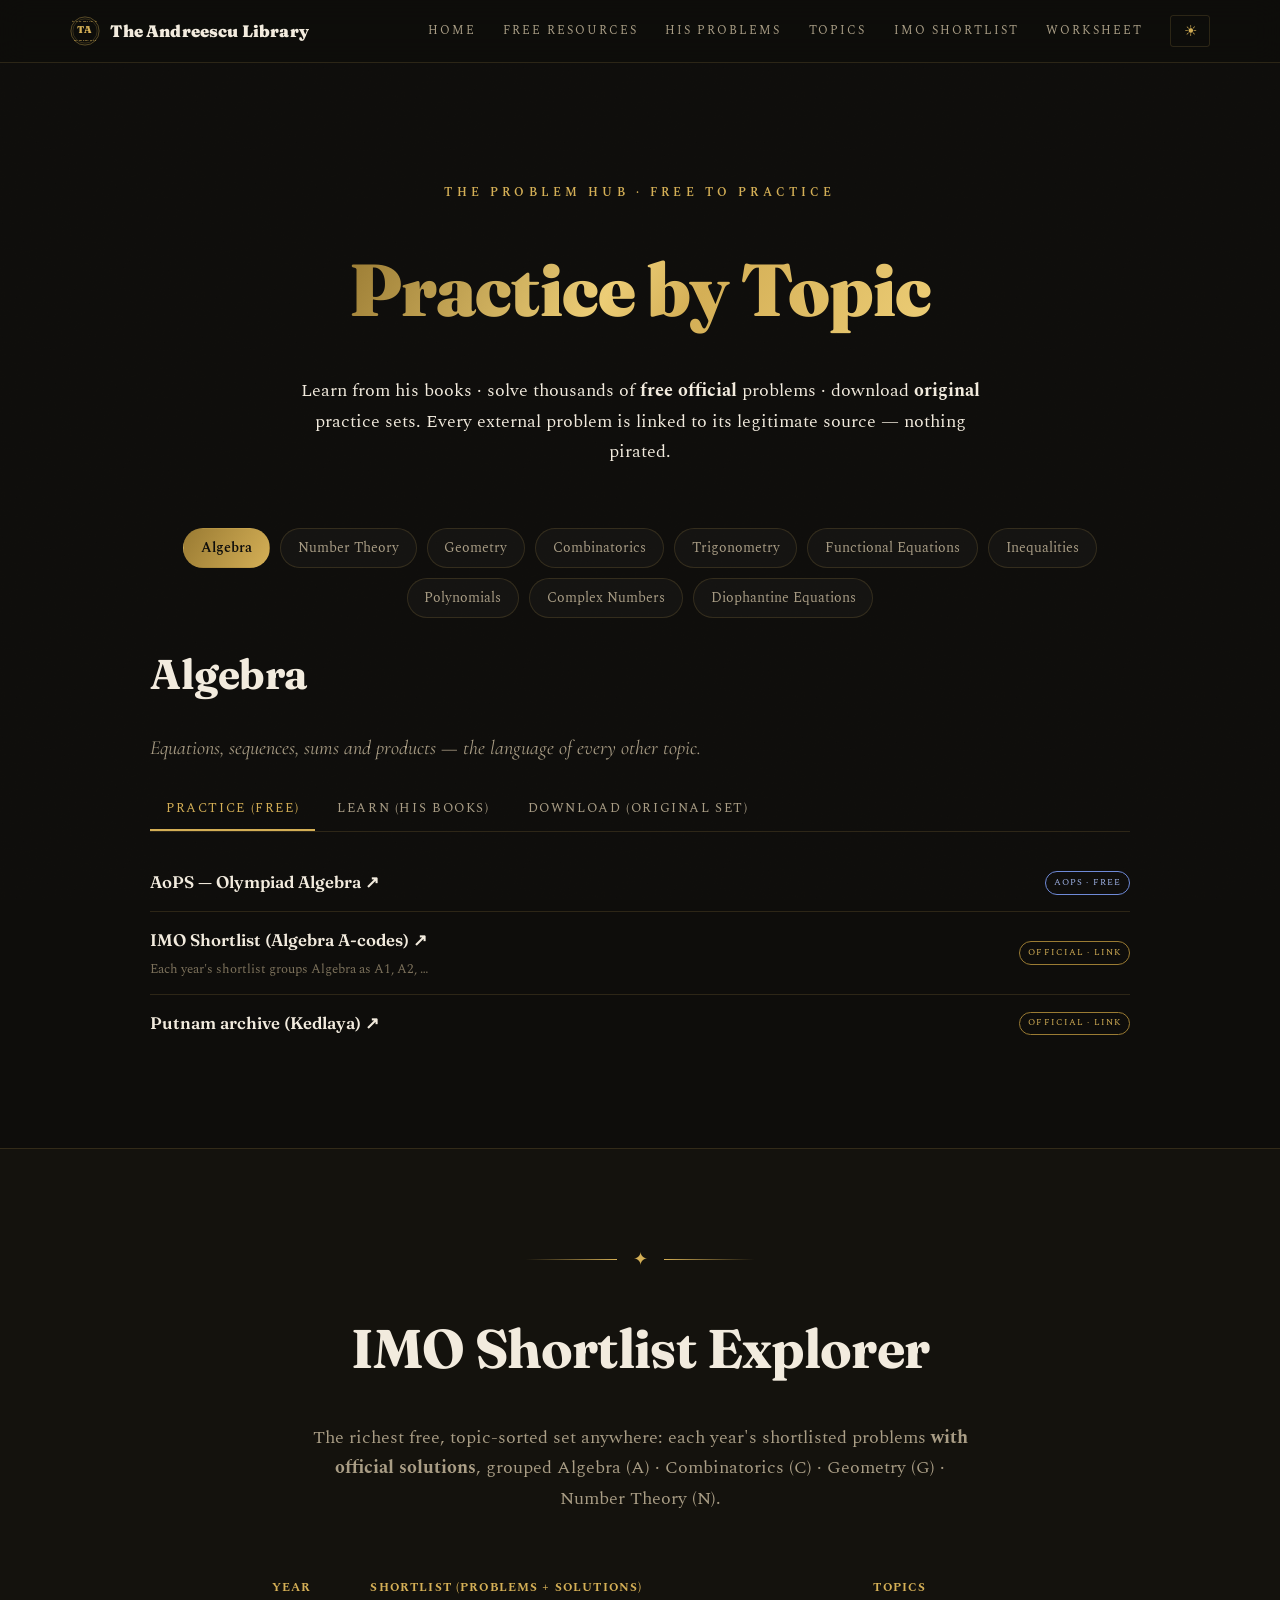
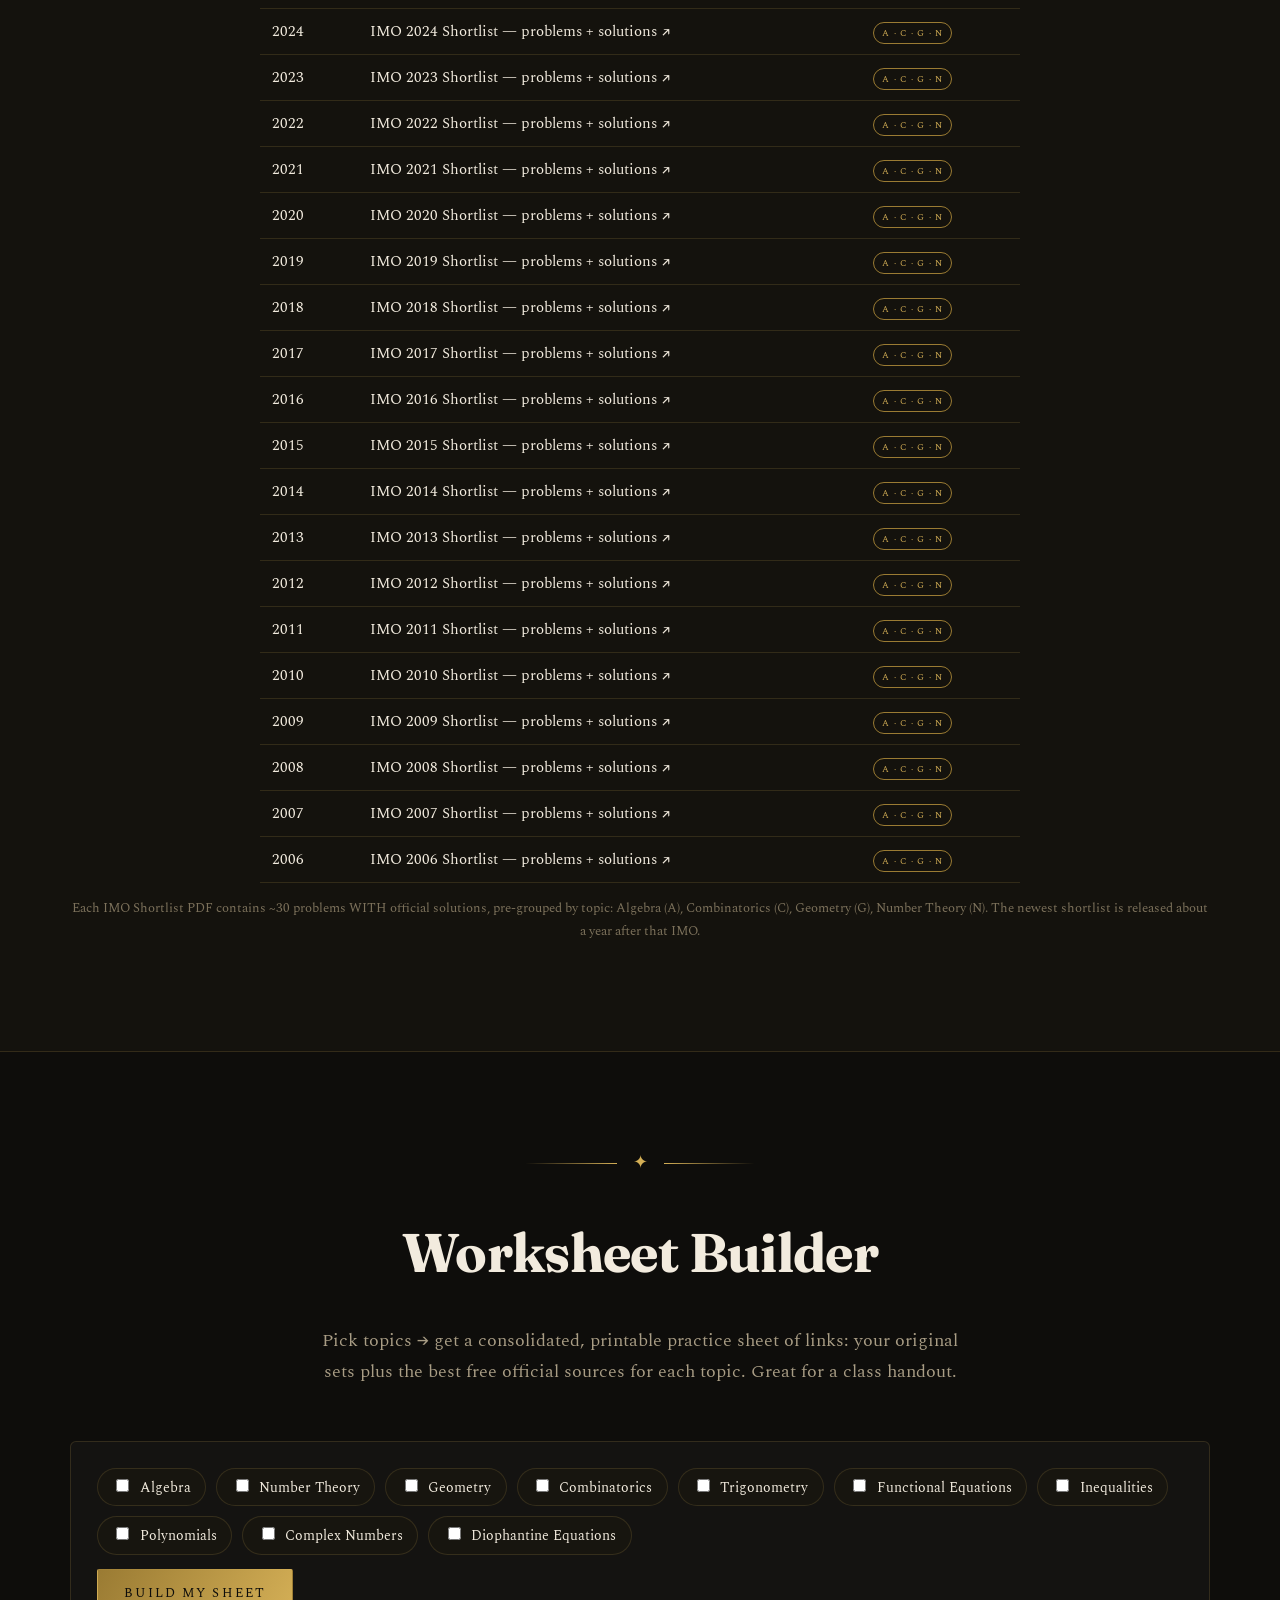
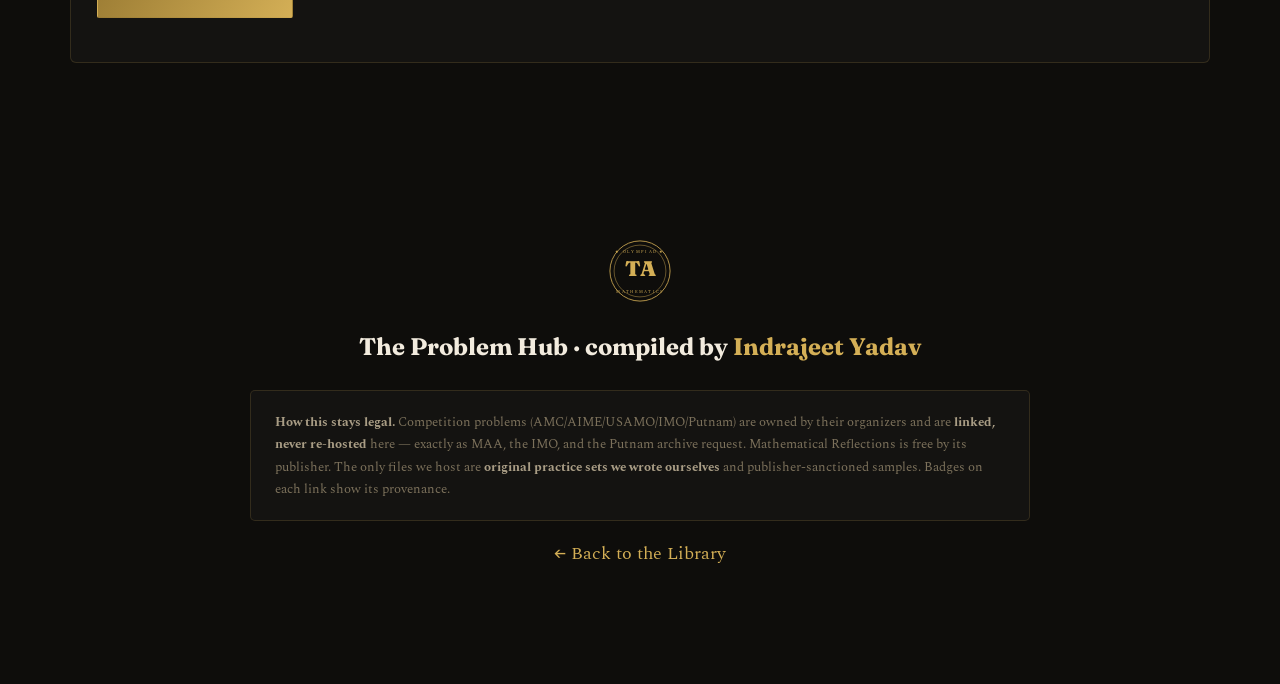
==== commit 2cb521c7: "Add Free Olympiad Atlas — resources by country (all free, no buying) - New resources.html: 8 regions" ====
--- a/practice.html
+++ b/practice.html
@@ -31,7 +31,7 @@
 <nav class="nav"><div class="wrap row">
   <div class="brand"><a href="index.html" style="text-decoration:none;display:flex;align-items:center;gap:.65rem;color:inherit"><svg class="bz"><use href="#seal"/></svg> The Andreescu Library</a></div>
   <div class="links">
-    <a href="index.html">Home</a><a href="index.html#problems">His Problems</a><a href="#hub">Topics</a><a href="#shortlist">IMO Shortlist</a><a href="#builder">Worksheet</a>
+    <a href="index.html">Home</a><a href="resources.html">Free Resources</a><a href="index.html#problems">His Problems</a><a href="#hub">Topics</a><a href="#shortlist">IMO Shortlist</a><a href="#builder">Worksheet</a>
     <span class="tgwrap"><button class="tg" id="tg" title="Toggle theme">☀</button></span>
   </div>
 </div></nav>
--- a/assets/style.css
+++ b/assets/style.css
@@ -298,3 +298,25 @@
 .builder label.pick input{margin-right:.4rem;}
 .builder label.pick.on{border-color:var(--gold);color:var(--gold);}
 .builder .out{margin-top:18px;}
+
+/* ============ resources atlas (by country) ============ */
+.regionnav{display:flex;flex-wrap:wrap;gap:8px;justify-content:center;margin:0 auto 34px;max-width:920px;}
+.rregion{margin-bottom:46px;}
+.region-title{font-family:"Fraunces";font-weight:900;font-size:clamp(1.4rem,4vw,2rem);color:var(--gold);margin:0 0 4px;display:flex;align-items:center;gap:.6rem;}
+.region-sub{color:var(--ink-soft);font-size:.95rem;margin:0 0 20px;max-width:760px;}
+.rgrid{display:grid;grid-template-columns:repeat(auto-fill,minmax(300px,1fr));gap:18px;}
+.rcard{background:var(--panel);border:1px solid var(--rule);border-radius:6px;padding:20px 22px;transition:transform .3s,box-shadow .3s,border-color .3s;}
+.rcard:hover{transform:translateY(-4px);box-shadow:0 22px 44px -28px var(--shadow);}
+.rcard.featured{border:1px solid var(--gold);background:linear-gradient(160deg,color-mix(in srgb,var(--gold) 9%,transparent),transparent);}
+.rcard .rhead{display:flex;align-items:center;gap:.6rem;margin-bottom:.3rem;}
+.rcard .rflag{font-size:1.7rem;line-height:1;}
+.rcard .rname{font-family:"Fraunces";font-weight:700;font-size:1.22rem;}
+.rcard .rofficial{font-size:.82rem;color:var(--ink-soft);margin-bottom:.7rem;}
+.rcard .rofficial a{color:var(--gold);text-decoration:none;}
+.rcard .rofficial a:hover{text-decoration:underline;}
+.rcard .rlinks{display:flex;flex-direction:column;gap:.45rem;}
+.rcard .rlinks a{display:flex;align-items:center;justify-content:space-between;gap:.6rem;text-decoration:none;color:var(--ink);font-size:.9rem;padding:.4rem .6rem;border:1px solid var(--rule);border-radius:4px;transition:.2s;}
+.rcard .rlinks a:hover{border-color:var(--gold);color:var(--gold);background:color-mix(in srgb,var(--gold) 7%,transparent);}
+.rcard .rlinks a span.lbl{overflow:hidden;text-overflow:ellipsis;white-space:nowrap;}
+.rcard .rnote{font-size:.8rem;color:var(--ink-dim);margin-top:.6rem;font-style:italic;}
+.atlas-empty{grid-column:1/-1;text-align:center;color:var(--ink-soft);padding:40px;font-style:italic;}
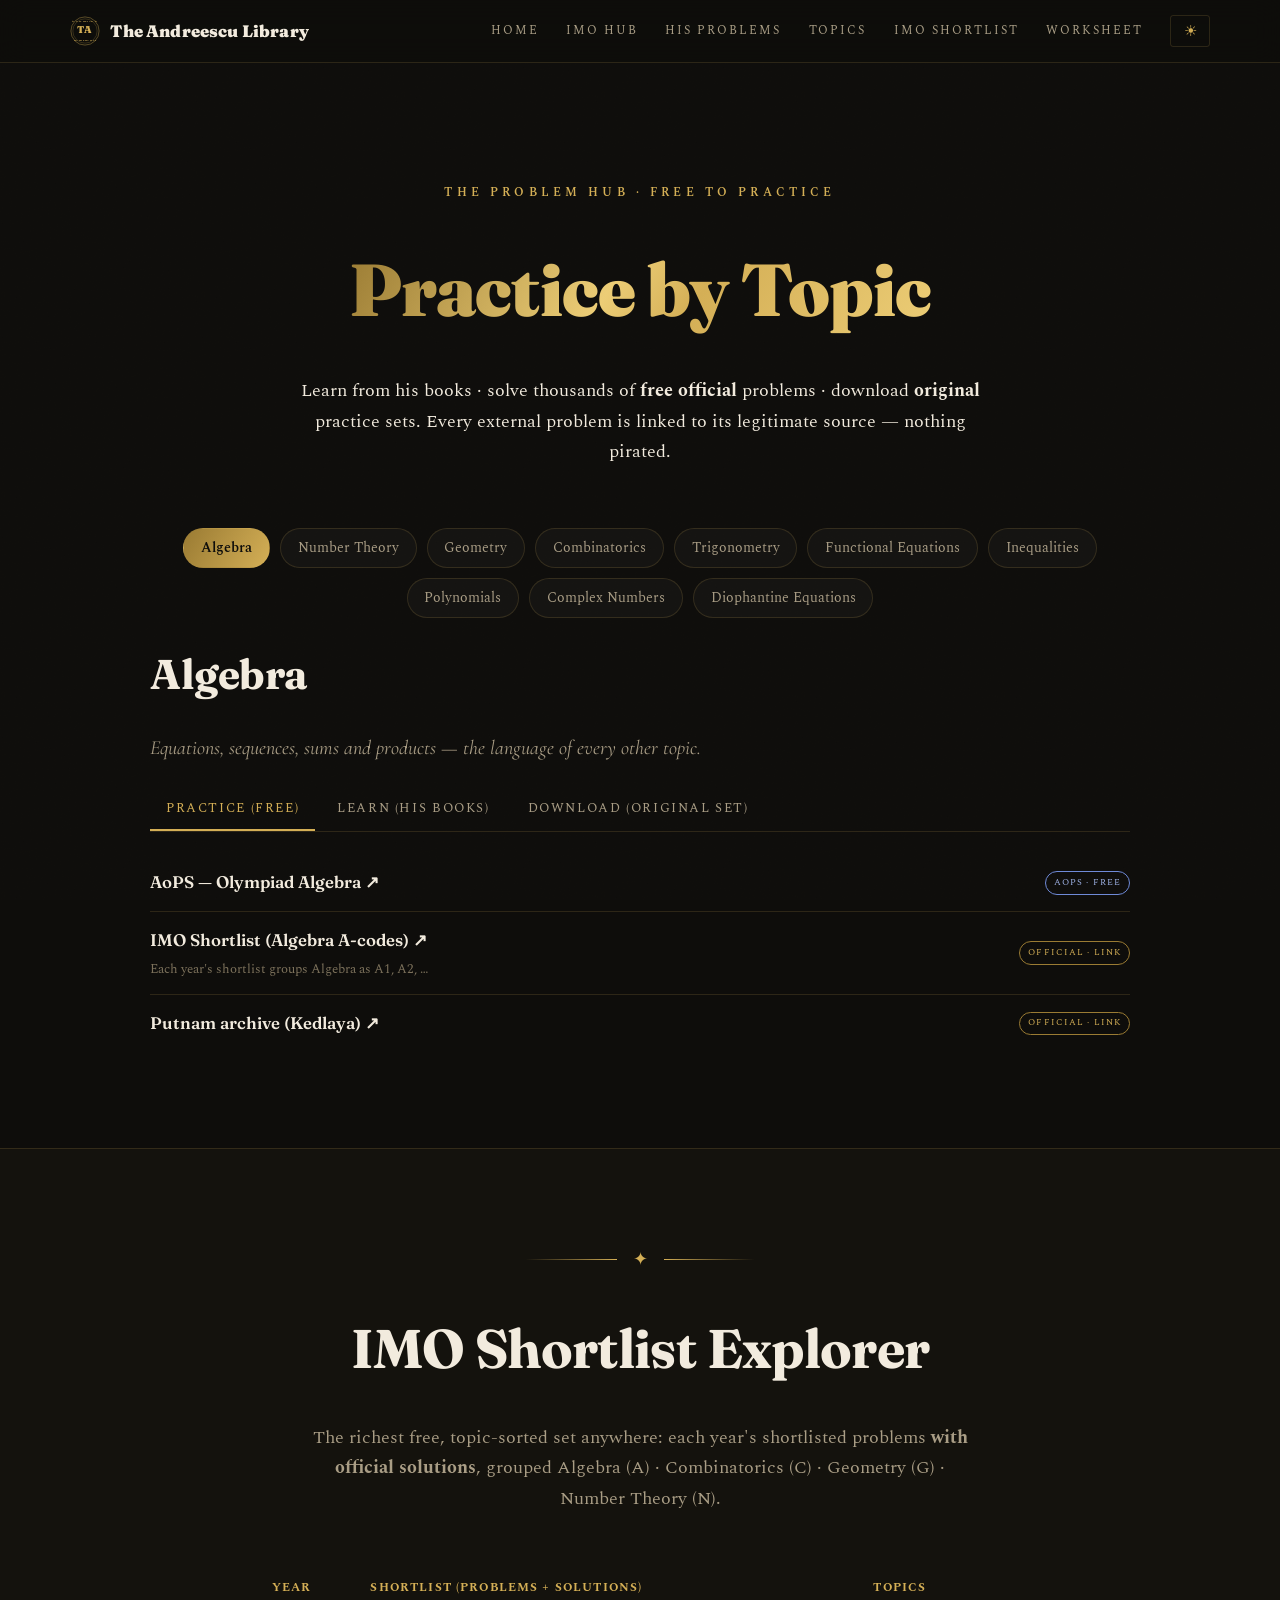
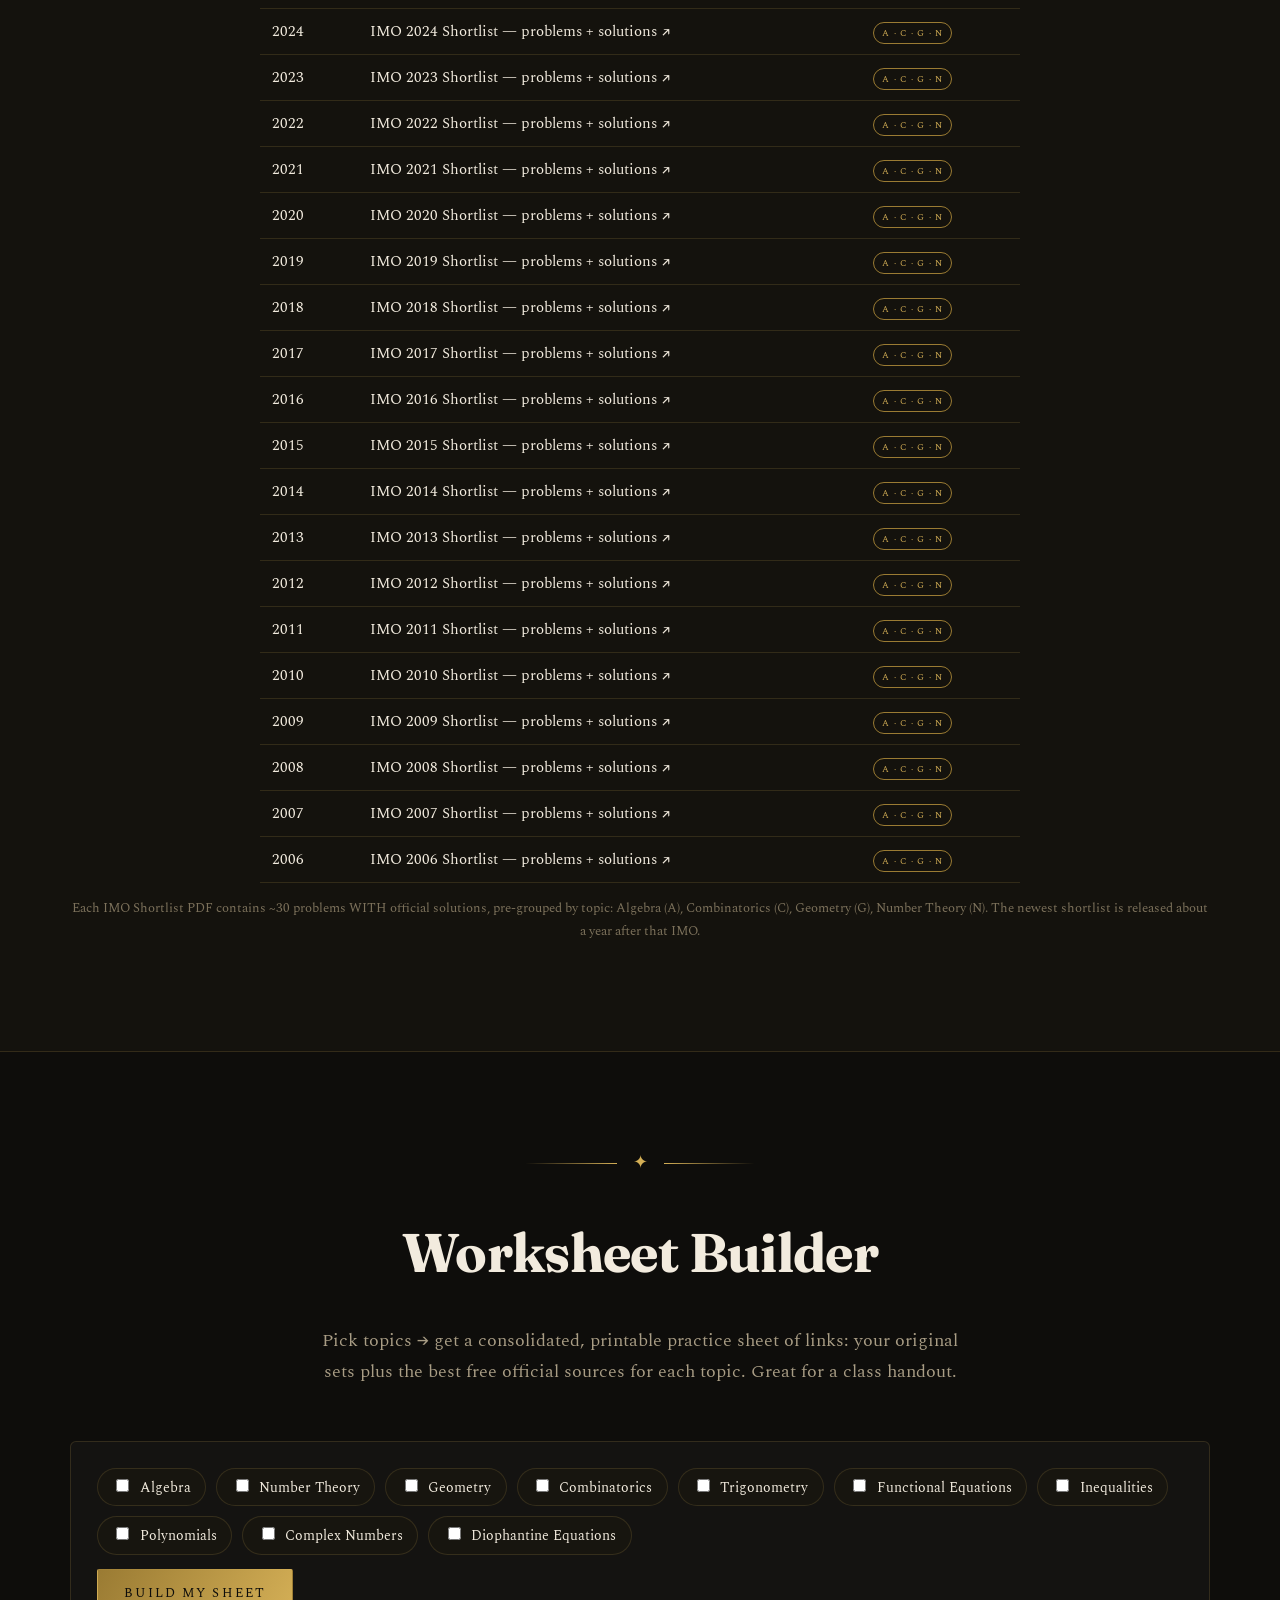
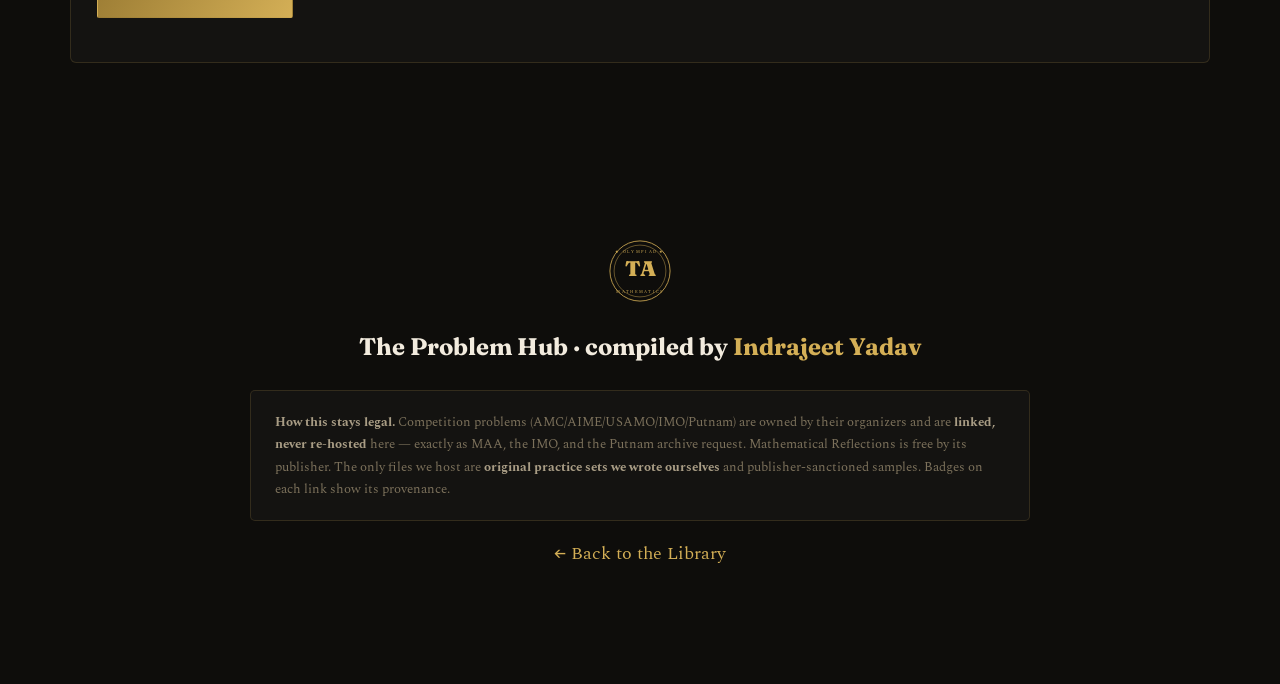
==== commit 5847bf7a: "Refocus resources page into The IMO Hub (English-only, IMO-centric) - IMO Essentials: official probl" ====
--- a/practice.html
+++ b/practice.html
@@ -31,7 +31,7 @@
 <nav class="nav"><div class="wrap row">
   <div class="brand"><a href="index.html" style="text-decoration:none;display:flex;align-items:center;gap:.65rem;color:inherit"><svg class="bz"><use href="#seal"/></svg> The Andreescu Library</a></div>
   <div class="links">
-    <a href="index.html">Home</a><a href="resources.html">Free Resources</a><a href="index.html#problems">His Problems</a><a href="#hub">Topics</a><a href="#shortlist">IMO Shortlist</a><a href="#builder">Worksheet</a>
+    <a href="index.html">Home</a><a href="resources.html">IMO Hub</a><a href="index.html#problems">His Problems</a><a href="#hub">Topics</a><a href="#shortlist">IMO Shortlist</a><a href="#builder">Worksheet</a>
     <span class="tgwrap"><button class="tg" id="tg" title="Toggle theme">☀</button></span>
   </div>
 </div></nav>
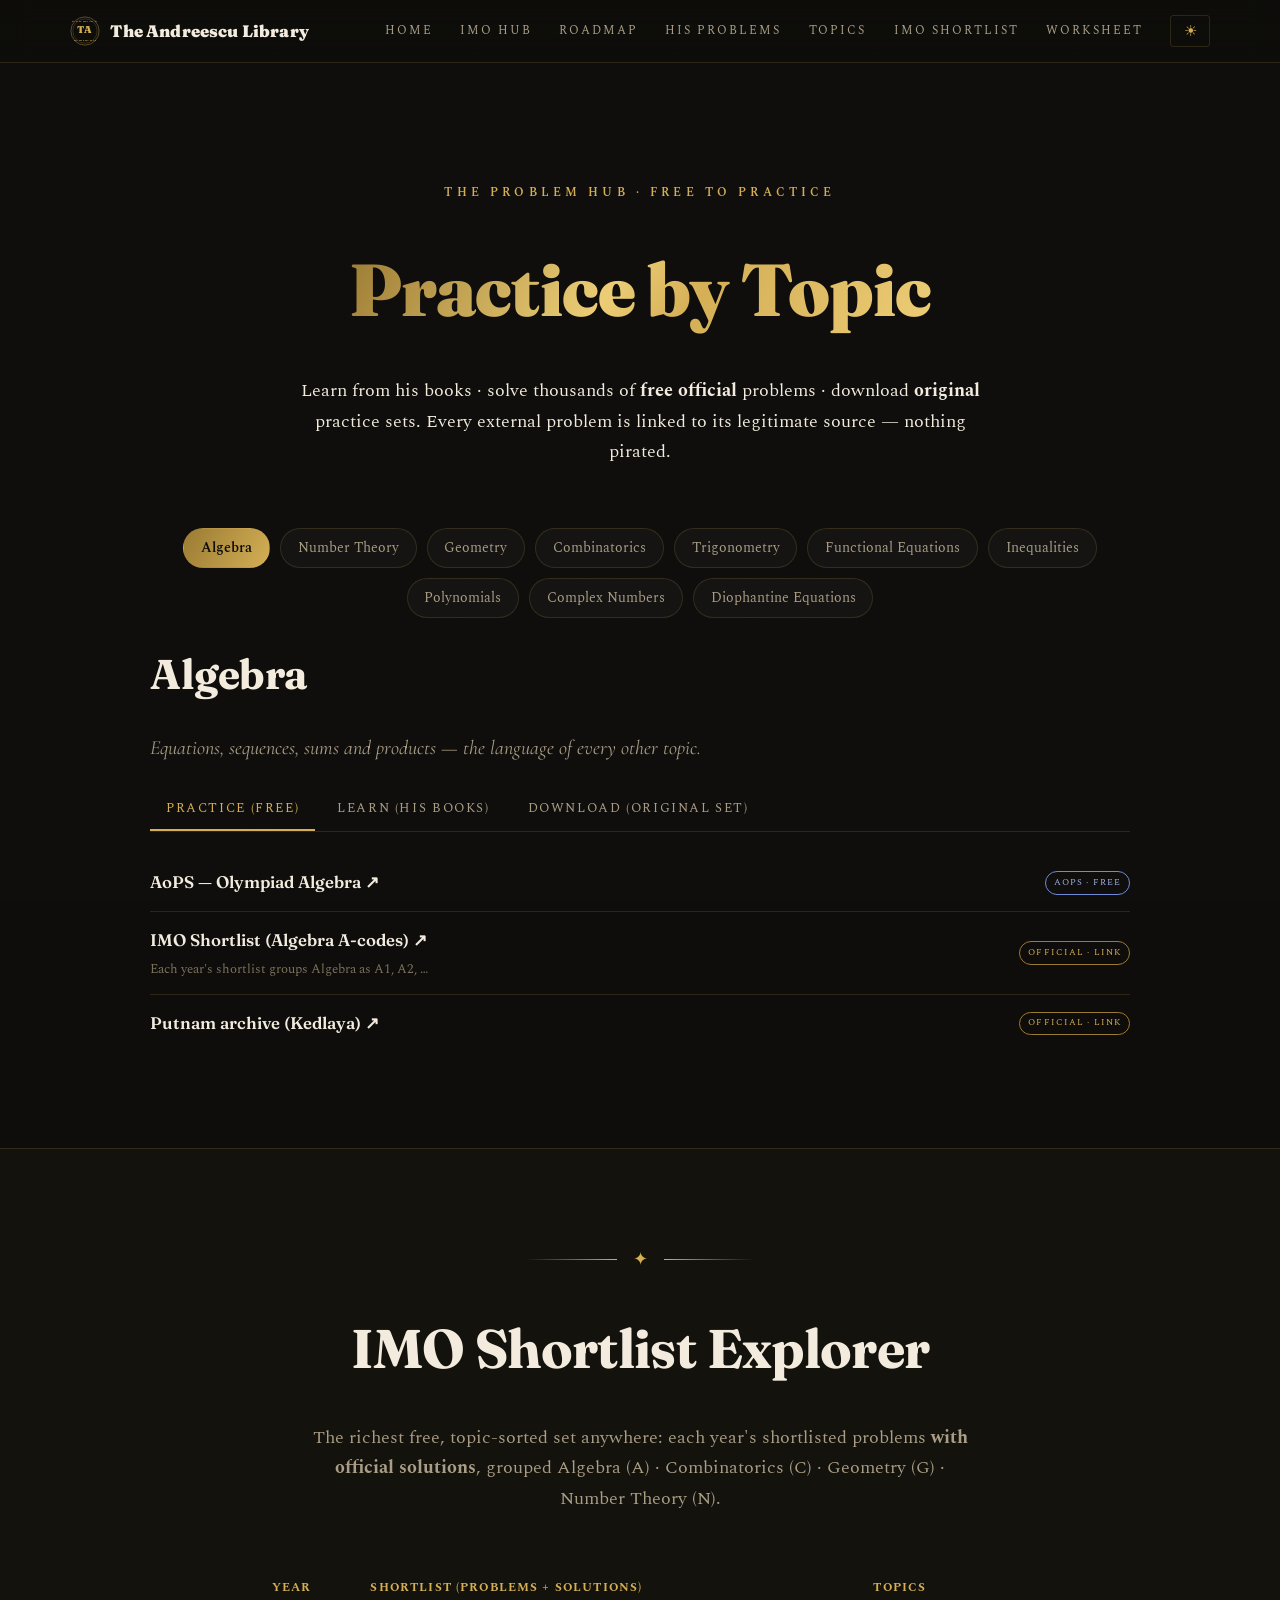
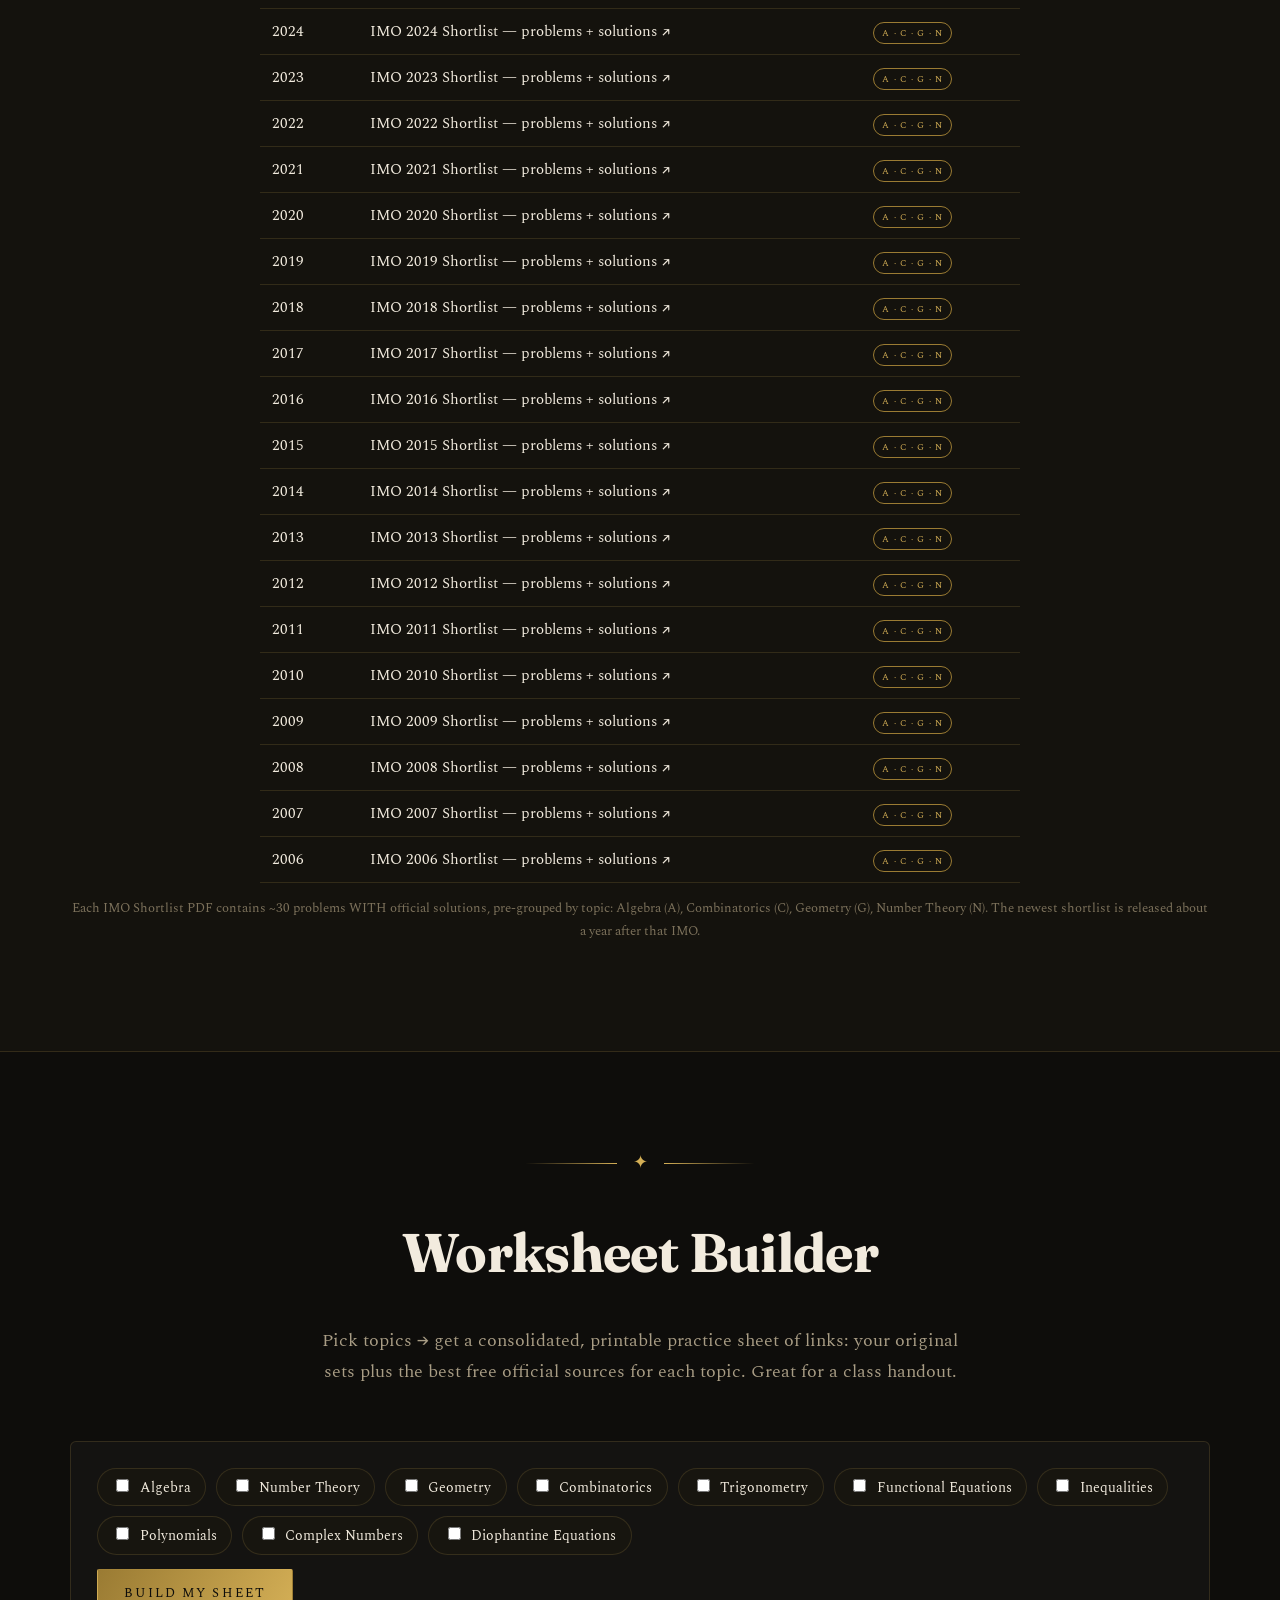
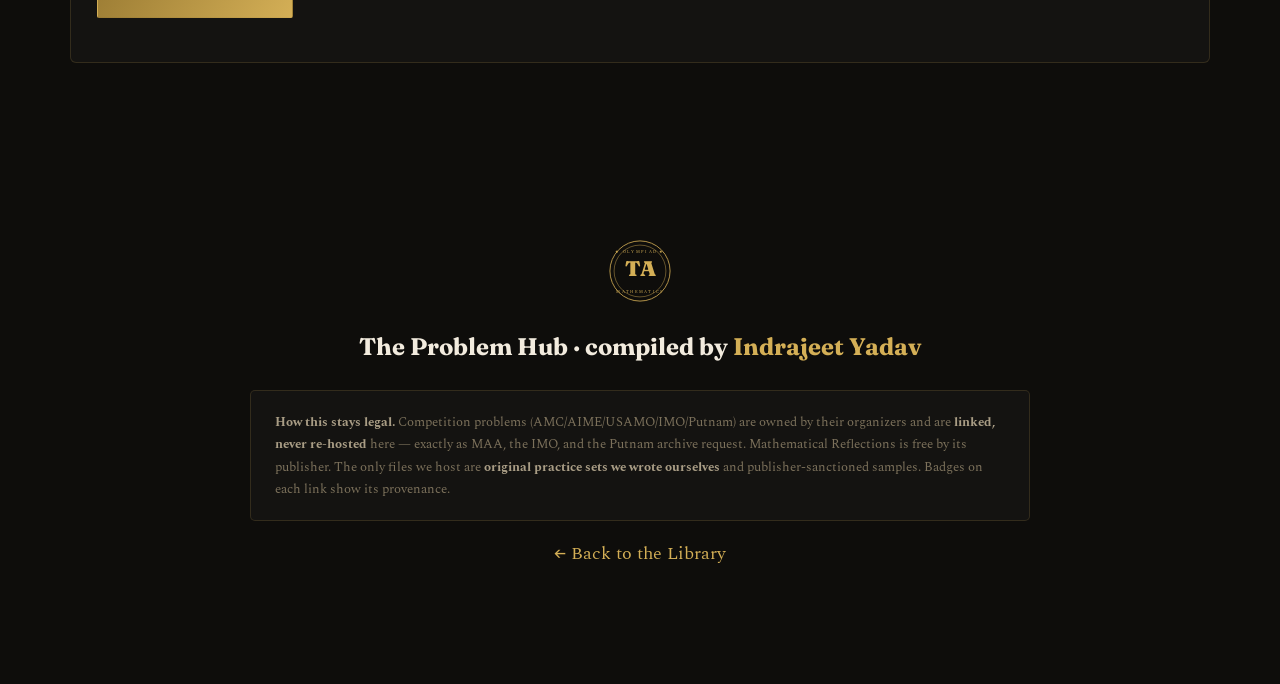
==== commit 4635a5b0: "Add IMO Roadmap (prepare.html): premium-curated study guide - New prepare.html: a structured IMO-pre" ====
--- a/practice.html
+++ b/practice.html
@@ -31,7 +31,7 @@
 <nav class="nav"><div class="wrap row">
   <div class="brand"><a href="index.html" style="text-decoration:none;display:flex;align-items:center;gap:.65rem;color:inherit"><svg class="bz"><use href="#seal"/></svg> The Andreescu Library</a></div>
   <div class="links">
-    <a href="index.html">Home</a><a href="resources.html">IMO Hub</a><a href="index.html#problems">His Problems</a><a href="#hub">Topics</a><a href="#shortlist">IMO Shortlist</a><a href="#builder">Worksheet</a>
+    <a href="index.html">Home</a><a href="resources.html">IMO Hub</a><a href="prepare.html">Roadmap</a><a href="index.html#problems">His Problems</a><a href="#hub">Topics</a><a href="#shortlist">IMO Shortlist</a><a href="#builder">Worksheet</a>
     <span class="tgwrap"><button class="tg" id="tg" title="Toggle theme">☀</button></span>
   </div>
 </div></nav>
--- a/assets/style.css
+++ b/assets/style.css
@@ -320,3 +320,30 @@
 .rcard .rlinks a span.lbl{overflow:hidden;text-overflow:ellipsis;white-space:nowrap;}
 .rcard .rnote{font-size:.8rem;color:var(--ink-dim);margin-top:.6rem;font-style:italic;}
 .atlas-empty{grid-column:1/-1;text-align:center;color:var(--ink-soft);padding:40px;font-style:italic;}
+
+/* India panel + records (IMO hub) */
+.bigstats{display:flex;flex-wrap:wrap;gap:26px;justify-content:center;margin:4px 0 18px;}
+.bigstat{text-align:center;min-width:90px;}
+.bigstat b{display:block;font-family:"Fraunces";font-weight:900;font-size:2rem;color:var(--gold);line-height:1;}
+.bigstat span{font-size:.68rem;text-transform:uppercase;letter-spacing:.13em;color:var(--ink-soft);}
+.imo-best{color:var(--gold);font-weight:700;}
+
+/* ============ IMO prep roadmap (prepare.html) ============ */
+.track{background:var(--panel);border:1px solid var(--rule);border-radius:6px;padding:24px 26px;margin-bottom:18px;}
+.track .thead{display:flex;align-items:baseline;gap:.7rem;flex-wrap:wrap;}
+.track h3{font-family:"Fraunces";font-weight:700;font-size:1.45rem;color:var(--gold);margin:0;}
+.track .torder{font-size:.84rem;color:var(--ink-soft);font-style:italic;}
+.track .phases{display:grid;grid-template-columns:repeat(auto-fit,minmax(230px,1fr));gap:20px;margin-top:14px;}
+.phase h4{font-size:.7rem;text-transform:uppercase;letter-spacing:.16em;color:var(--gold);border-bottom:1px solid var(--rule);padding-bottom:6px;margin:0 0 8px;}
+.phase .res{display:block;text-decoration:none;color:var(--ink);font-size:.93rem;padding:.4rem 0;border-bottom:1px solid var(--rule-soft);}
+.phase .res:last-child{border-bottom:none;}
+.phase .res:hover .rl{color:var(--gold);}
+.phase .res .rl{font-weight:600;}
+.phase .res .pwhy{display:block;color:var(--ink-dim);font-size:.78rem;margin-top:1px;}
+.medias{display:grid;grid-template-columns:repeat(auto-fill,minmax(280px,1fr));gap:16px;}
+.mcard{background:var(--panel);border:1px solid var(--rule);border-radius:5px;padding:18px 20px;text-decoration:none;display:block;transition:.25s;}
+.mcard:hover{border-color:var(--gold);box-shadow:0 0 16px var(--glow);}
+.mcard .ml{font-family:"Fraunces";font-weight:600;font-size:1.08rem;color:var(--ink);}
+.mcard .mw{color:var(--ink-soft);font-size:.86rem;margin-top:3px;}
+.mcard .mk{font-size:.62rem;text-transform:uppercase;letter-spacing:.14em;color:var(--gold-deep);margin-top:6px;display:inline-block;}
+.corewrap{display:grid;grid-template-columns:repeat(auto-fill,minmax(260px,1fr));gap:14px;}
